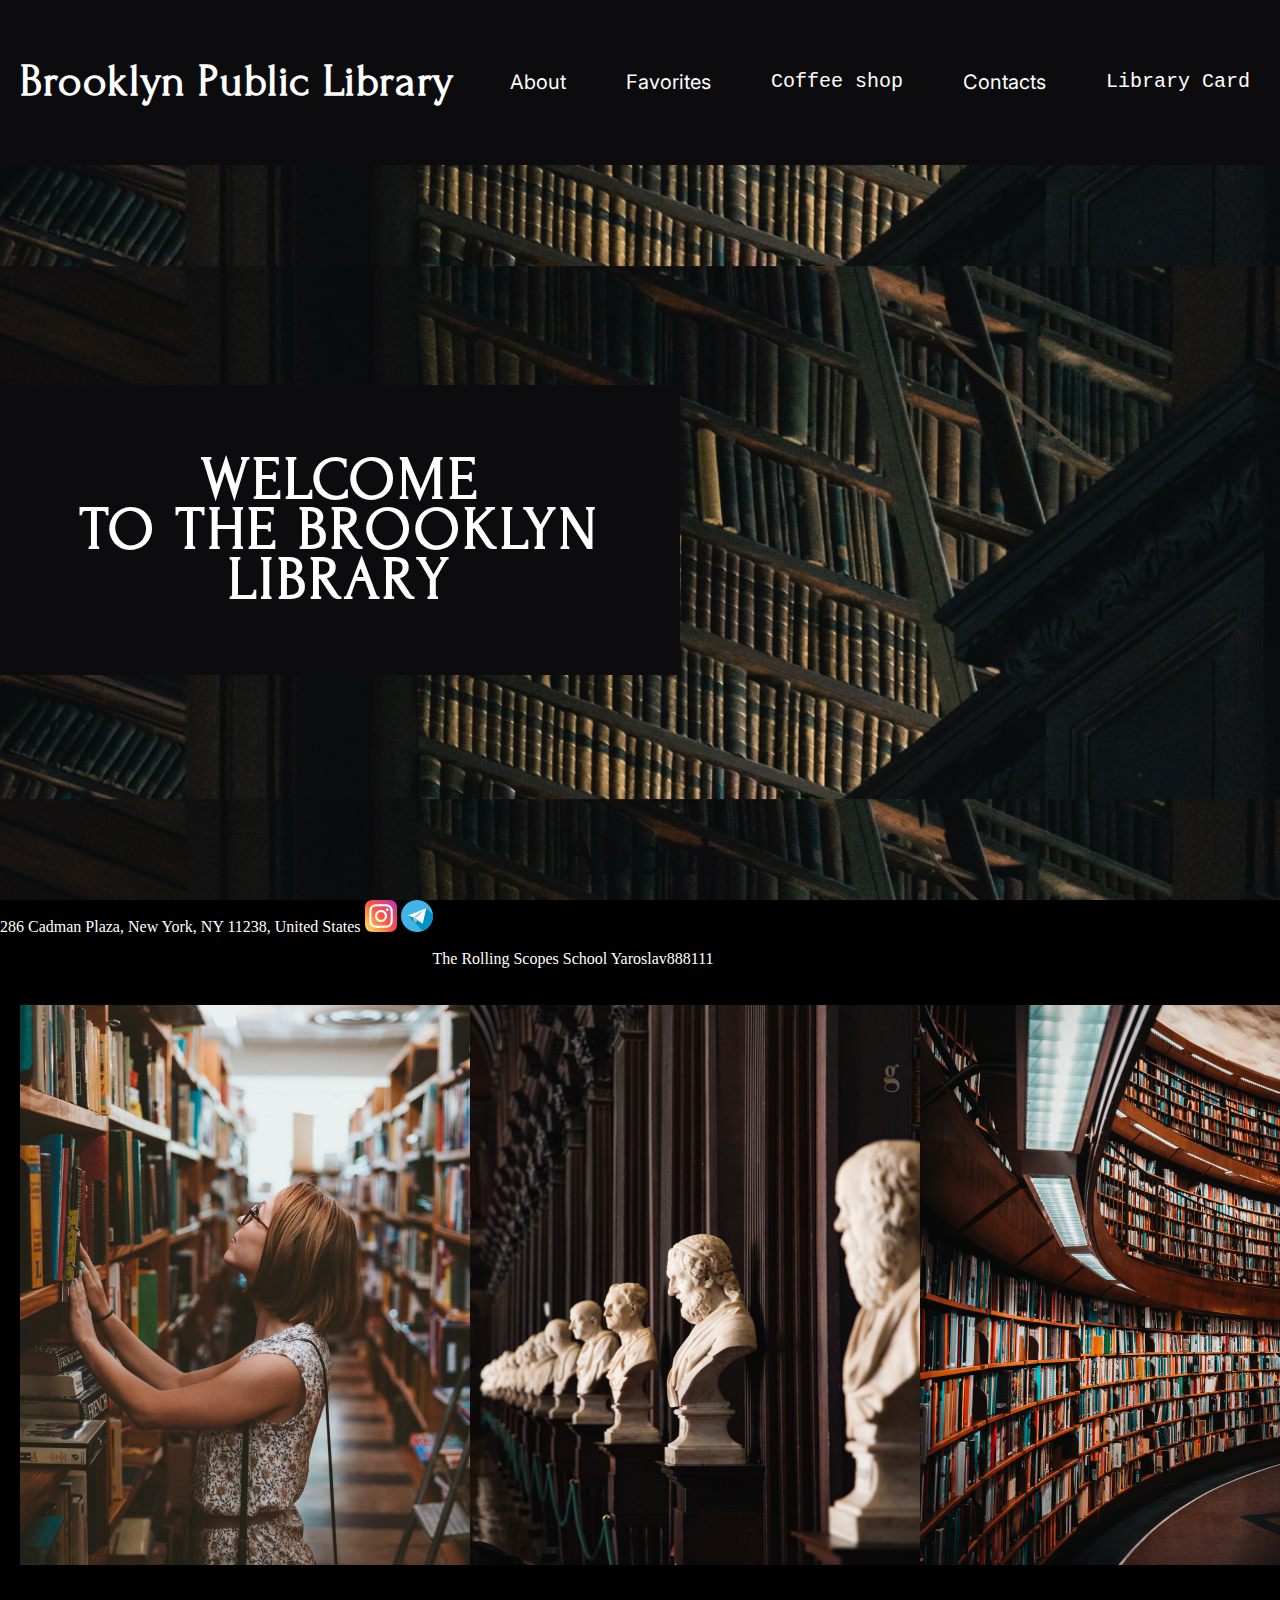
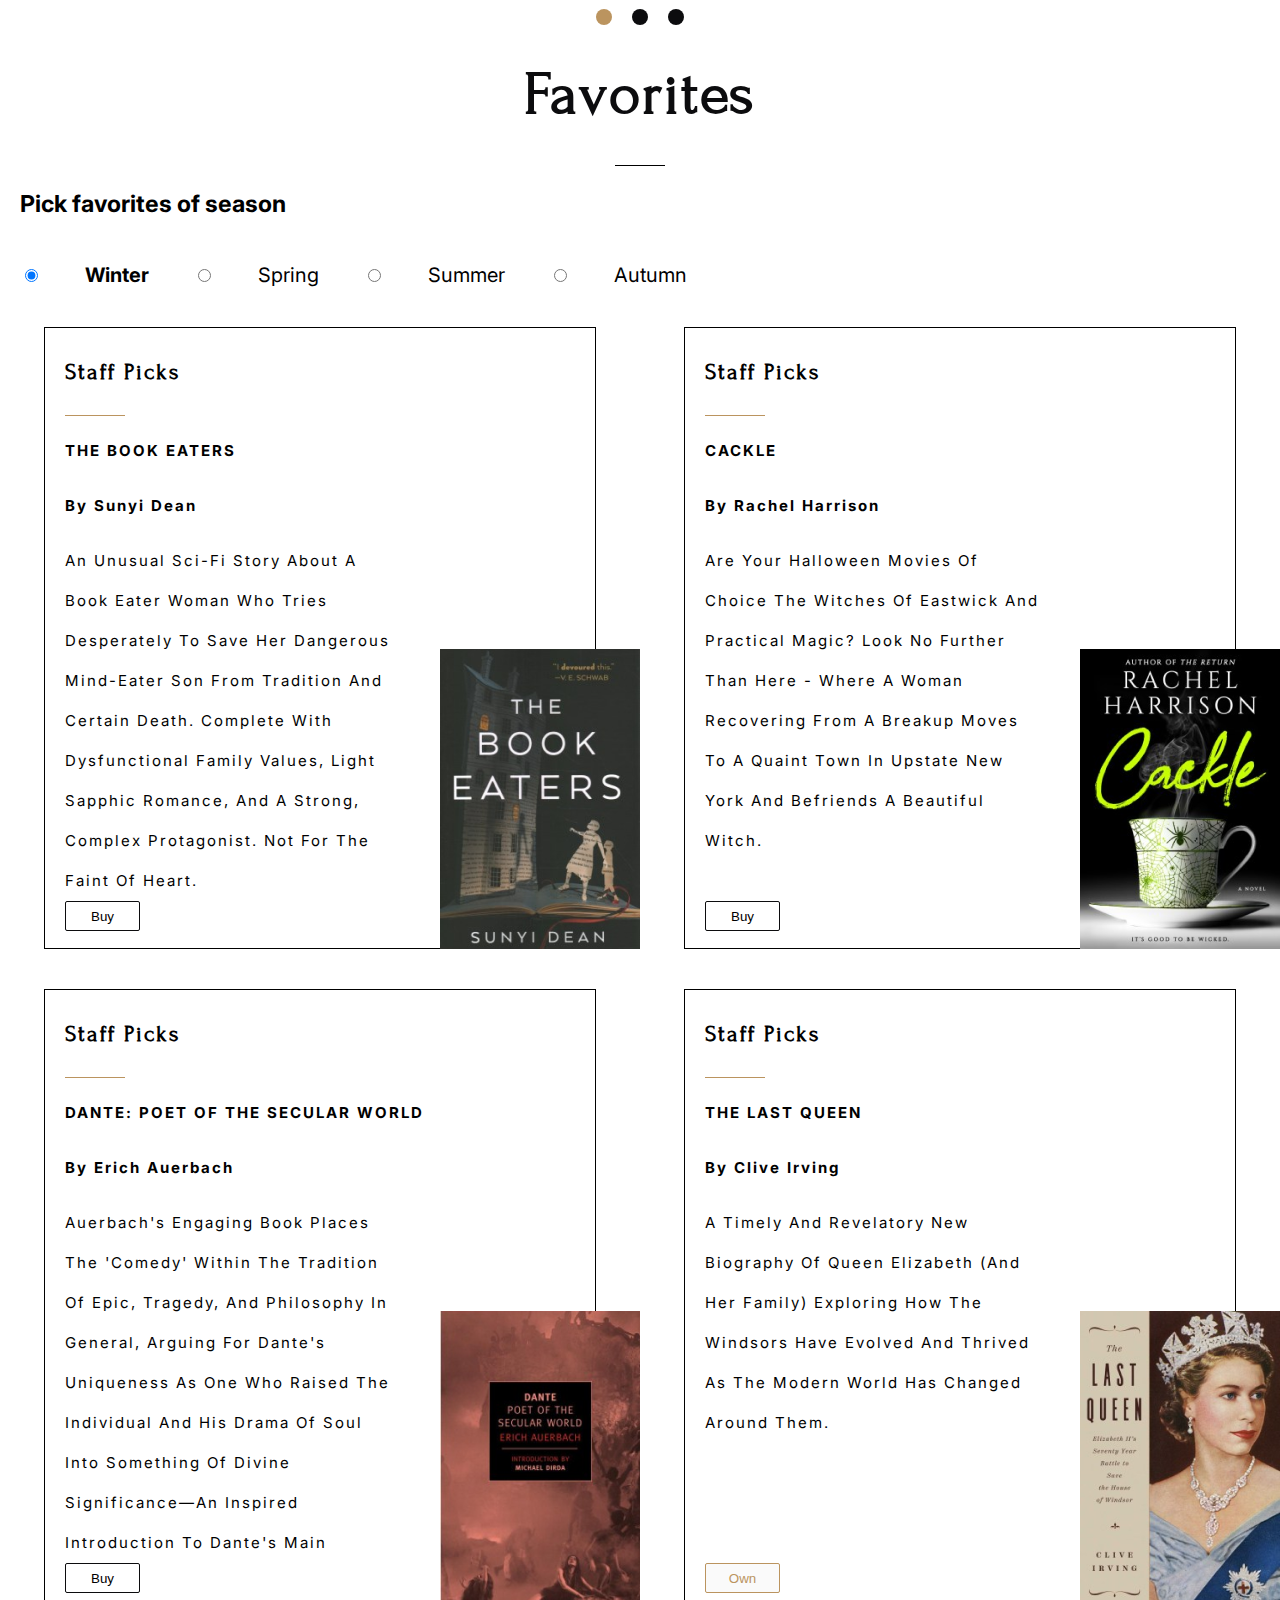
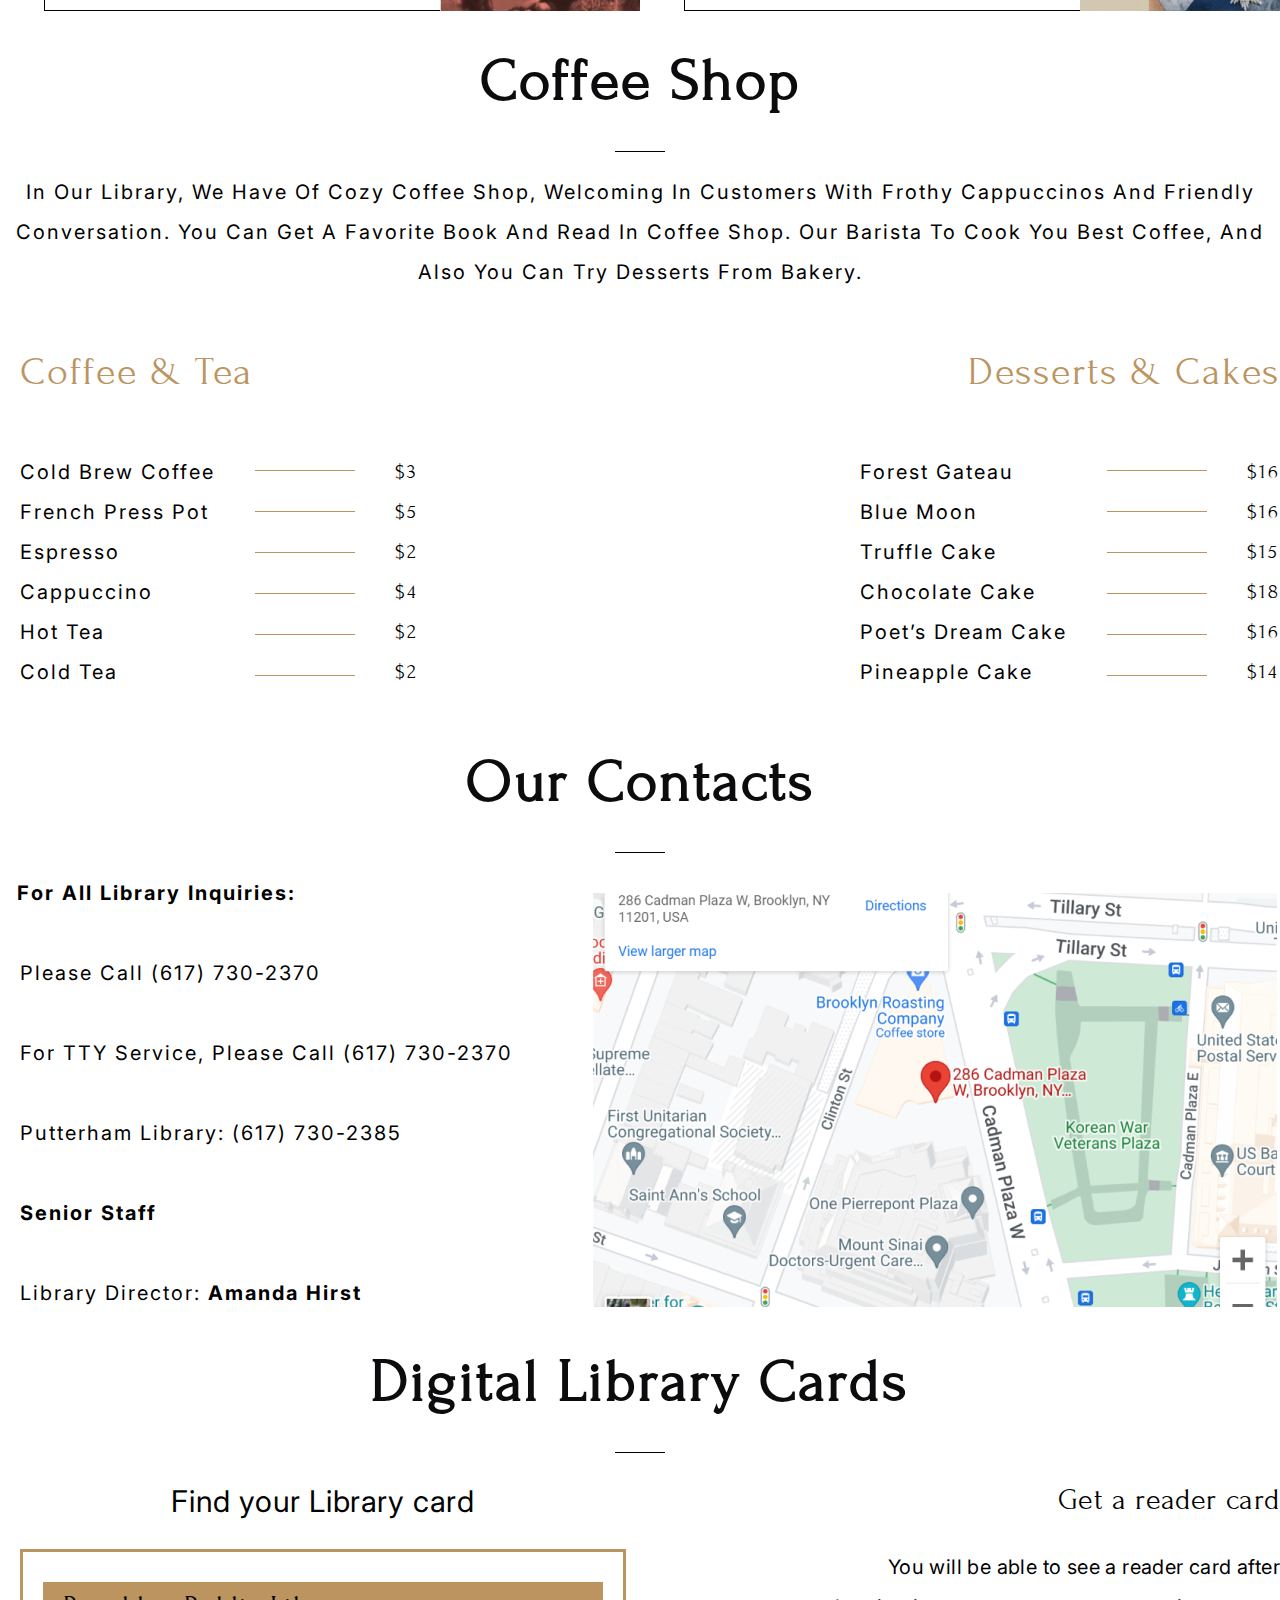
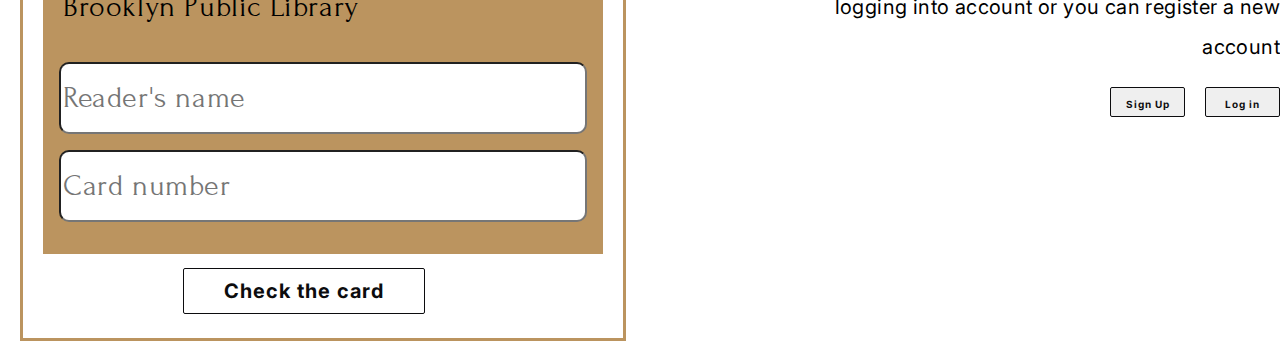
==== library/index.html @ 579c273a "docs: add new info in document" ====
<!DOCTYPE html>
<html lang="en">
<head>
    <meta charset="UTF-8">
    <meta name="viewport" content="width=device-width, initial-scale=1.0">
    <title>library</title>
    <link rel="stylesheet" href="style.css">
    <style>@import url(https://fonts.googleapis.com/css?family=Forum:regular);</style>
    <link href="https://fonts.googleapis.com/css?family=Inter:100,200,300,regular,500,600,700,800,900" rel="stylesheet" />
</head>
<body>
    <div class="page">
        <header>
            <div class="header_title">
                <h2>Brooklyn Public Library</h2>
            </div>
            <nav>
                <ul>
                    <li><a href="#About">About</a></li>
                    <li><a href="#Favorites">Favorites</a></li>
                    <li><a href="#Coffee_shop"><pre>Coffee shop</pre></a></li>
                    <li><a href="Contacts">Contacts</a></li>
                    <li><a href="#Library_card"><pre>Library Card</pre></a></li>
                </ul>
            </nav>
        </header>
        <main>
            <div class="main_title">
                <h2>WELCOME<br>
                    TO THE BROOKLYN<br>
                    LIBRARY</h2>
            </div>
            <section class="about" id="About">
                <div class="about__header">
                    <div class="about__title">
                        <h2>About</h2>
                    </div>
                    <div class="favorites_line"></div>
                    <div class="about__text">
                        <p>The Brooklyn Library is a free workspace, a large number of books and a cozy coffee shop inside</p>
                    </div>
                </div>
                <div class="about__body">
                    <div class="about__row__1">
                        <img src="img/image 1.png" alt="">
                    </div>
                    <div class="about__row__2">
                        <img src="img/image 2.png" alt="">
                    </div>
                    <div class="about__row__3">
                        <img src="img/image 3.png" alt="">
                    </div>
                </div>
                <div class="about_pagination">
                    <di class="about_pagination_item_1"></di>
                    <div class="about_pagination_item_2"></div>
                    <div class="about_pagination_item_3"></div>
                </div>
            </section>
            <section class="favorites" id="Favorites">
                <div class="favorites_title">
                    <h2>Favorites</h2>
                </div>
                <div class="favorites_line"></div>
                <div class="favorites_subtitle">
                    <h3>Pick favorites of season</h3>
                </div>
                <div class="radio">
                    <input type="radio" id="winter" name="radio_w" value="Winter" checked>
                    <label for="winter"><b>Winter</b></label>
                    <input type="radio" id="spring" name="radio_w" value="Spring">
                    <label for="spring">Spring</label>
                    <input type="radio" id="summer" name="radio_w" value="Summer">
                    <label for="summer">Summer</label>
                    <input type="radio" id="autumn" name="radio_w" value="Autumn">
                    <label for="autumn">Autumn</label>
                </div>
                <div class="favorites_body">
                    <div class="card_1">
                        <div class="name">
                            <h3>Staff Picks</h3>
                        </div>
                        <div class="card_1_line"></div>
                        <div class="title">
                            <h3>THE BOOK EATERS</h3>
                            <p>By Sunyi Dean</p>
                        </div>
                        <div class="text">
                            <p>An unusual sci-fi story about a book eater woman who tries desperately to save her dangerous mind-eater son from tradition and certain death. Complete with dysfunctional family values, light Sapphic romance, and a strong, complex protagonist. Not for the faint of heart.
                            </p>
                        </div>
                        <div class="button_f">
                            <button class="button_1">Buy</button>
                        </div>
                        <div class="img_1">
                            <img src="img/book.png" alt="book" width="200px" height="300px">
                        </div>
                    </div>
                    <div class="card_2">
                        <div class="name">
                            <h3>Staff Picks</h3>
                        </div>
                        <div class="card_1_line"></div>
                        <div class="title">
                            <h3>CACKLE</h3>
                            <p>By Rachel Harrison</p>
                        </div>
                        <div class="text">
                            <p>Are your Halloween movies of choice The Witches of Eastwick and Practical Magic? Look no further than here - where a woman recovering from a breakup moves to a quaint town in upstate New York and befriends a beautiful witch.
                            </p>
                        </div>
                        <div class="button_f">
                            <button class="button_1">Buy</button>
                        </div>
                        <div class="img_2">
                            <img src="img/book 2.png" alt="book2" width="200px" height="300px">
                        </div>
                    </div>
                    <div class="card_3">
                        <div class="name">
                            <h3>Staff Picks</h3>
                        </div>
                        <div class="card_1_line"></div>
                        <div class="title">
                            <h3>Dante: Poet of the Secular World</h3>
                            <p>By Erich Auerbach</p>
                        </div>
                        <div class="text">
                            <p>Auerbach's engaging book places the 'Comedy' within the tradition of epic, tragedy, and philosophy in general, arguing for Dante's uniqueness as one who raised the individual and his drama of soul into something of divine significance—an inspired introduction to Dante's main themes.
                            </p>
                        </div>
                        <div class="button_f">
                            <button class="button_1">Buy</button>
                        </div>
                        <div class="img_3">
                            <img src="img/book 3.png" alt="book3" width="200px" height="300px">
                        </div>
                    </div>
                    <div class="card_4">
                        <div class="name">
                            <h3>Staff Picks</h3>
                        </div>
                        <div class="card_1_line"></div>
                        <div class="title">
                            <h3>The Last Queen</h3>
                            <p>By Clive Irving</p>
                        </div>
                        <div class="text">
                            <p>A timely and revelatory new biography of Queen Elizabeth (and her family) exploring how the Windsors have evolved and thrived as the modern world has changed around them.
                            </p>
                        </div>
                        <div class="button_f">
                            <button disabled class="button_2">Own</button>
                        </div>
                        <div class="img_4">
                            <img src="img/book 4.png" alt="book4" width="200px" height="300px">
                        </div>
                    </div>
                </div>
            </section>
            <section class="coffee_shop" id="Coffee_shop">
                <div class="coffee__header">
                    <div class="coffee__title">
                        <h2>Coffee shop</h2>
                    </div>
                    <div class="favorites_line"></div>
                </div>
                <div class="coffee__subtitle">
                    <p>
                        In our library, we have of cozy coffee shop, welcoming in customers with frothy cappuccinos and friendly conversation. you can get a favorite book and read in coffee shop. Our barista to cook you best coffee, and also you can try desserts from bakery.
                    </p>
                </div>
                <div class="menu_names">
                <h3 class="menu_name_1">Coffee & Tea</h3>
                <h3 class="menu_name_2">Desserts & Cakes</h3>
                </div>
                <div class="menu">
                    <div class="drinks">
                        <ul class="drinks_name">
                            <li>Cold Brew Coffee</li>
                            <li>French Press Pot</li>
                            <li>Espresso</li>
                            <li>Cappuccino</li>
                            <li>Hot tea</li>
                            <li>Cold tea</li>
                        </ul>
                        <ul class="menu_line">
                            <li></li>
                            <li></li>
                            <li></li>
                            <li></li>
                            <li></li>
                            <li></li>
                        </ul>
                        <ul class="drinks_cost">
                            <li>$3</li>
                            <li>$5</li>
                            <li>$2</li>
                            <li>$4</li>
                            <li>$2</li>
                            <li>$2</li>
                        </ul>
                    </div>
                    <div class="deserts">
                        <ul class="deserts_name">
                            <li>Forest Gateau</li>
                            <li>Blue Moon</li>
                            <li>Truffle Cake</li>
                            <li>Chocolate Cake</li>
                            <li>Poet’s Dream Cake</li>
                            <li>Pineapple Cake</li>
                        </ul>
                        <ul class="menu_line">
                            <li></li>
                            <li></li>
                            <li></li>
                            <li></li>
                            <li></li>
                            <li></li>
                        </ul>
                        <ul class="deserts_cost">
                            <li>$16</li>
                            <li>$16</li>
                            <li>$15</li>
                            <li>$18</li>
                            <li>$16</li>
                            <li>$14</li>
                        </ul>
                    </div>
                </div>
            </section>
            <section class="contacts" id="Contacts">
                <div class="contacts_title">
                    <h2>Our Contacts</h2>
                </div>
                <div class="contacts_line"></div>
                <div class="contacts_body">
                    <div class="contacts_left">
                        <h3>For all Library inquiries:</h3>
                        <a href="tel:(617) 730-2370">Please call (617) 730-2370</a>
                        <a class="a_2" href="tel:(617) 730-2370">For TTY service, please call (617) 730-2370</a>
                        <a href="tel:(617) 730-2385">Putterham Library: (617) 730-2385</a>
                        <a href="mailto:SeniorStaff@gmail.com"><b>Senior Staff</b></a>
                        <a href="mailto:AmandaHirst@gmail.com">Library Director: <b>Amanda Hirst</b></a>
                    </div>
                    <div class="contacts_right">
                        <img src="img/Rectangle 4.png" width: 696px; height: 414px; alt="google maps">
                    </div>
                </div>
            </section>
            <section class="library_card" id="Library_card">
                <div class="library_title">
                    <h2>Digital Library Cards</h2>
                </div>
                <div class="library_line"></div>
                <div class="library_body">
                    <div class="library_left">
                        <h3 class="libr_left_title">Find your Library card</h3>
                        <div class="form_card">
                            <form class="form">
                                <h3 class="form_name">Brooklyn Public Library</h3>
                                <p><input name="login" placeholder="Reader's name" class="form-control"></p>
                                <p><input type="password" name="pass" placeholder="Card number" class="form-control"></p>
                                <p><button class="lib_button">Check the card</button></p>
                            </form>
                        </div>
                    </div>
                    <div class="library_right">
                        <div class="text_card">
                            <h3>Get a reader card</h3>
                            <div class="text_body">
                                <p>You will be able to see a reader card after logging into account or you can register a new account
                                </p>
                            </div>
                            <div class="buttons">
                                <button class="rb_1">Sign Up</button>
                                <button class="rb_2">Log in</button>
                            </div>
                            </div>
                        </div>
                    </div>
                </div>
            </section>
        </main>
        <footer class="footer">
            <div class="footer_1">
                <div class="footer_left">
                <a href="https://www.google.com/maps/place/286+Cadman+Plaza+W,+Brooklyn,+NY+11201,+%D0%A1%D0%A8%D0%90/@40.6956458,-73.9912976,17z/data=!3m1!4b1!4m6!3m5!1s0x89c25a49b649b8c3:0x6342a2291cea2e!8m2!3d40.6956458!4d-73.9912976!16s%2Fg%2F11s2lgz8ns?entry=ttu" target="_blank">286 Cadman Plaza, New York, NY 11238, United States</a>
                <a href="https://www.instagram.com/turkov_yaroslav/" target="_blank">
                    <img src="img/instagram.png" alt="logo" width="32" height="32"></a>
                <a href="https://t.me/yaroslavilyasov" target="_blank">
                    <img src="img/telegram.png" alt="logo" width="32" height="32"></a>
                </div>
                <div class="footer_right">
                    <p>Mon - Fri 08:00 am - 07:00 pm</p>
                    <p>Sat - Sun 10:00 am - 06:00 pm</p>
                </div>
            </div>
            <div class="footer_line"></div>
            <div class="footer_2">
                <p>2023</p>
                <a href="https://rs.school/js-stage0/" target="_blank">The Rolling Scopes School</a>
                <a href="https://github.com/Yaroslav888111" target="_blank">Yaroslav888111</a>
            </div>
        </footer>
    </div>
</body>
</html>
---- library/style.css ----
html, body {
    height: 100%;
    margin: 0;
    max-width: 1440px;
}

header {
    display: flex;
    flex: 0 0 auto;
    justify-content: space-between;
    align-items: center;
    padding: 0px;
    margin: 0;
    background-color:#0C0C0E;
}

.header_title {
    color: #FFF;
    font-family: Forum;
    font-size: 30px;
    font-style: normal;
    font-weight: 400;
    line-height: 50px;
    letter-spacing: 0.6px;
    margin-top: 20px;
    margin-bottom: 20px;
    margin-left: 20px;
}

nav {
    height: 100%;
    display: flex;
}

nav ul {
    display: flex;
    flex-wrap: nowrap;
    justify-content: space-between;
    align-items: center;
    margin: 0;
    padding: 0;
    list-style: none;
    flex-direction: row;
}

nav ul li {
    list-style: none;
    display: flex;
    text-align: center;
    flex: 50%;
    padding: 0 30px;
    color: #FFF;
    font-family: Inter;
    font-size: 20px;
    font-style: normal;
    font-weight: 400;
    line-height: 50px;
}

a {
    text-decoration: none;
    color:#FFFFFF;
}

.page {
    display: flex;
    flex-direction: column;
    min-height: 100%;
    margin: 0;
    padding: 0;
    font-family: Forum;
    flex: 1 0 auto;
}
main {
    width: 100%;
    background-image:url(img/page_bg.png);
    color: #FFFFFF;
    background-size: contain;
    background-position: center;
    height: 600px;
    flex: 1 1 auto;
}

.main_title {
    color: #FFF;
    text-align: center;
    font-family: Forum;
    font-size: 40px;
    font-style: normal;
    font-weight: 400;
    line-height: 50px;
    letter-spacing: 3px;
    text-transform: uppercase;
    display: flex;
    width: 600px;
    height: 220px;
    padding: 35px 40px;
    justify-content: center;
    align-items: center;
    flex-shrink: 0;
    background: #0C0C0E;
    margin-top: 220px;
    margin-bottom: 160px;
}

.about__title {
    color: #0C0C0E;
    font-family: Forum;
    font-size: 40px;
    font-style: normal;
    font-weight: 400;
    line-height: 40px;
    letter-spacing: 2px;
    text-transform: capitalize;
    text-align: center;
}

.about__text {
    color: #000;
    text-align: center;
    font-family: Inter;
    font-size: 20px;
    font-style: normal;
    font-weight: 400;
    line-height: 40px;
}
.about__body {
    display: flex;
    justify-content: space-between;
    padding: 0 20px;
}

.about_pagination {
    display: flex;
    justify-content: center;
    margin: 40px 0px;

}

.about_pagination_item_1 {
    width: 16px;
    height: 16px;
    background: #BB945F;
    border-radius: 50%;
    margin: 0 10px;
}

.about_pagination_item_2 {
    width: 16px;
    height: 16px;
    background: #0C0C0E;
    border-radius: 50%;
    margin: 0 10px;
}

.about_pagination_item_3 {
    width: 16px;
    height: 16px;
    background: #0C0C0E;
    border-radius: 50%;
    margin: 0 10px;
}

.favorites_title {
    color: #0C0C0E;
    font-family: Forum;
    font-size: 40px;
    font-style: normal;
    font-weight: 400;
    line-height: 40px;
    letter-spacing: 2px;
    text-transform: capitalize;
    text-align: center;
}

.favorites_line {
    width: 50px;
    border-top: 1px solid black;
    margin-left: auto;
    margin-right: auto;
}

.favorites_subtitle {
    color: #000;
    text-align: center;
    font-family: Inter;
    font-size: 20px;
    font-style: normal;
    font-weight: 700;
    line-height: normal;
    text-align: left;
    padding-left: 20px;
    margin-bottom: 45px;
}

.radio {
    margin-left: 20px;
}

label {
    color: #000;
    font-family: Inter;
    font-size: 20px;
    font-style: normal;
    font-weight: 400;
    line-height: normal;
    padding: 0px 20px;
    margin: 0 20px
}

.favorites_body {
    display: flex;
    justify-content: space-around;
    flex-wrap: wrap;
    margin-top: 40px;
}

.card_1 {
    width: 550px;
    height: 620px;
    flex-shrink: 0;
    border: 1px solid #000;
    background: #FFF;
    margin-bottom: 40px;
    z-index: 0;
    position: relative;
}

.card_1_line {
    width: 60px;
    border-top: 1px solid #BB945F;
    margin-left: 20px;
}

.card_2 {
    width: 550px;
    height: 620px;
    flex-shrink: 0;
    border: 1px solid #000;
    background: #FFF;
    margin-bottom: 40px;
    z-index: 0;
    position: relative;
}

.card_3 {
    width: 550px;
    height: 620px;
    flex-shrink: 0;
    border: 1px solid #000;
    background: #FFF;
    z-index: 0;
    position: relative;
}

.card_4 {
    width: 550px;
    height: 620px;
    flex-shrink: 0;
    border: 1px solid #000;
    background: #FFF;
    z-index: 0;
    position: relative;
}

.name {
    color: #000;
    font-family: Forum;
    font-size: 20px;
    font-style: normal;
    font-weight: 400;
    line-height: 40px;
    letter-spacing: 2px;
    text-transform: capitalize;
    margin-top: 15px;
    margin-left: 20px;
}

.title h3 {
    color: #000;
    font-family: Inter;
    font-size: 15px;
    font-style: normal;
    font-weight: 700;
    line-height: 40px;
    letter-spacing: 2px;
    text-transform: uppercase;
    margin-left: 20px;
}

.title p {
    color: #000;
    font-family: Inter;
    font-size: 15px;
    font-style: normal;
    font-weight: 700;
    line-height: 40px;
    letter-spacing: 2px;
    text-transform: capitalize;
    margin-left: 20px;
}

.text {
    width: 355px;
    height: 320px;
}

.text p {
    color: #000;
    font-family: Inter;
    font-size: 15px;
    font-style: normal;
    font-weight: 400;
    line-height: 40px;
    letter-spacing: 2px;
    text-transform: capitalize;
    margin-left: 20px;
    margin-bottom: 60px;
}

.img_1 {
    position: absolute;
    z-index: 1;
    bottom: -5px;
    right: -45px;
}

.button_f {
    margin-left: 20px;
    margin-top: 40px;
}

.button_1 {
    width: 75px;
    height: 30px;
    border-radius: 2px;
    border: 1px solid #0C0C0E;
    background: #FFF;
}

.button_1:hover {
    width: 75px;
    height: 30px;
    border-radius: 2px;
    transition: all .3s linear;
    border: 1px solid #BB945F;
    background: #BB945F;
    color: #0C0C0E;
}

.img_2 {
    position: absolute;
    z-index: 1;
    bottom: -5px;
    right: -45px;
}

.img_3 {
    position: absolute;
    z-index: 1;
    bottom: -5px;
    right: -45px;
}

.img_4 {
    position: absolute;
    z-index: 1;
    bottom: -5px;
    right: -45px;
}

.button_2 {
    width: 75px;
    height: 30px;
    border-radius: 2px;
    border: 1px solid #BB945F;
    color: #BB945F;
}

.coffee__title {
    color: #0C0C0E;
    font-family: Forum;
    font-size: 40px;
    font-style: normal;
    font-weight: 400;
    line-height: 40px;
    letter-spacing: 2px;
    text-transform: capitalize;
    text-align: center;
}

.coffee__subtitle {
    color: #000;
    text-align: center;
    font-family: Inter;
    font-size: 20px;
    font-style: normal;
    font-weight: 400;
    line-height: 40px;
    letter-spacing: 2px;
    text-transform: capitalize;
}

.menu {
    display: flex;
    justify-content: space-between;
}

.drinks {
    display: flex;
}

.deserts {
    display: flex;
}

.menu_names {
    display: flex;
    justify-content: space-between;
}

.menu_name_1 {
    color: #BB945F;
    font-family: Forum;
    font-size: 40px;
    font-style: normal;
    font-weight: 400;
    line-height: 40px;
    letter-spacing: 2px;
    text-transform: capitalize;
    margin-left: 20px;
}

.menu_name_2 {
    color: #BB945F;
    font-family: Forum;
    font-size: 40px;
    font-style: normal;
    font-weight: 400;
    line-height: 40px;
    letter-spacing: 2px;
    text-transform: capitalize;
    margin-left: 20px;
}

.deserts h3 {
    color: #BB945F;
    font-family: Forum;
    font-size: 40px;
    font-style: normal;
    font-weight: 400;
    line-height: 40px;
    letter-spacing: 2px;
    text-transform: capitalize;
}

.drinks_name {
    color: #000;
    font-family: Inter;
    font-size: 20px;
    font-style: normal;
    font-weight: 400;
    line-height: 40px;
    letter-spacing: 2px;
    text-transform: capitalize;
}

.deserts_name {
    color: #000;
    font-family: Inter;
    font-size: 20px;
    font-style: normal;
    font-weight: 400;
    line-height: 40px;
    letter-spacing: 2px;
    text-transform: capitalize;
}

.menu_line li{
    width: 100px;
    border-top: 1px solid #BB945F;
    margin-top: 22px;
    margin-bottom: auto;
}

.drinks_name, .deserts_name {
    list-style-type: none;
    margin-left: -20px;
}

.drinks_cost {
    color: #000;
    font-family: Forum;
    font-size: 20px;
    font-style: normal;
    font-weight: 400;
    line-height: 40px;
    letter-spacing: 2px;
    text-transform: capitalize;
    list-style-type: none;
}

.deserts_cost {
    color: #000;
    font-family: Forum;
    font-size: 20px;
    font-style: normal;
    font-weight: 400;
    line-height: 40px;
    letter-spacing: 2px;
    text-transform: capitalize;
    list-style-type: none;
}

.contacts_title {
    color: #0C0C0E;
    text-align: center;
    font-family: Forum;
    font-size: 40px;
    font-style: normal;
    font-weight: 400;
    line-height: 40px;
    letter-spacing: 2px;
    text-transform: capitalize;
    margin-top: 40px;
}

.contacts_line {
    width: 50px;
    border-top: 1px solid black;
    margin-left: auto;
    margin-right: auto;
}

.contacts_body {
    display: flex;
    justify-content: space-between;
    align-items: flex-start;
}

.contacts_left h3 {
    color: #000;
    text-align: center;
    font-family: Inter;
    font-size: 20px;
    font-style: normal;
    font-weight: 700;
    line-height: 40px;
    letter-spacing: 2px;
    text-transform: capitalize;
    margin-left: -200px;
    margin-bottom: 40px;
}

.contacts_left a {
    color: #000;
    text-align: center;
    font-family: Inter;
    font-size: 20px;
    font-style: normal;
    font-weight: 400;
    line-height: 40px;
    letter-spacing: 2px;
    text-transform: capitalize;
    display: block;
    margin-left: 20px;
    text-align: left;
    margin-top: 40px;
}

.contacts_right {
    margin-top: 40px;
}

.a2 {
    margin-top: 20px;
    margin-bottom: 20px;
}


.library_title {
    color: #0C0C0E;
    text-align: center;
    font-family: Forum;
    font-size: 40px;
    font-style: normal;
    font-weight: 400;
    line-height: 40px;
    letter-spacing: 2px;
    text-transform: capitalize;
    margin-top: 40px;
}

.library_line {
    width: 50px;
    border-top: 1px solid black;
    margin-left: auto;
    margin-right: auto;
}

.library_left {
    margin-left: 20px;
}

.library_body {
    display: flex;
    justify-content: space-between;
    align-items: flex-start;
}

.lib_button {
    display: inline-flex;
    padding: 10px 40px;
    align-items: flex-end;
    border-radius: 2px;
    border: 1px solid #0C0C0E;
    color: #0C0C0E;
    text-align: center;
    font-family: Inter;
    font-size: 20px;
    font-style: normal;
    font-weight: 700;
    line-height: normal;
    letter-spacing: 1px;
    background: #FFF;
    justify-content: center;
    margin-left: 140px;
    margin-top: 30px;
}

.lib_button:hover {
    transition: all .3s linear;
    border: 1px solid #BB945F;
    background: #BB945F;
    color: #0C0C0E;
}

.form-control {
    width: 520px;
    height: 66px;
    flex-shrink: 0;
    border-radius: 10px;
    background: #FFF;
    color: #8E8E8E;
    font-family: Forum;
    font-size: 30px;
    font-style: normal;
    font-weight: 400;
    line-height: 50px;
    letter-spacing: 0.6px;
    margin-left: 16px;
}

.form {
    width: 560px;
    height: 272px;
    flex-shrink: 0;
    background: #BB945F;
    margin: 0 auto;
}

.form_name {
    color: #000;
    font-family: Forum;
    font-size: 30px;
    font-style: normal;
    font-weight: 400;
    line-height: 50px;
    letter-spacing: 0.6px;
    margin-left: 20px;
}

.form_card {
    width: 600px;
    height: 386px;
    flex-shrink: 0;
    border: 3px solid #BB945F;
    background: #FFF;
}

.libr_left_title {
    color: #000;
    font-family: Inter;
    font-size: 30px;
    font-style: normal;
    font-weight: 400;
    line-height: normal;
    letter-spacing: 0.6px;
    text-align: center;
}

.text_card {
    width: 456px;
    height: 253px;
    flex-shrink: 0;
}
.text_card h3 {
    color: #000;
    text-align: center;
    font-family: Forum;
    font-size: 30px;
    font-style: normal;
    font-weight: 400;
    line-height: normal;
    letter-spacing: 0.6px;
    text-align: right;
}

.text_body {
    color: #000;
    text-align: right;
    font-family: Inter;
    font-size: 20px;
    font-style: normal;
    font-weight: 400;
    line-height: 40px;
    letter-spacing: 0.4px;
}

.buttons {
    display: flex;
    justify-content: flex-end;
}

.rb_1  {
    width: 75px;
    height: 30px;
    padding: 10px 0px;
    justify-content: center;
    align-items: center;
    flex-shrink: 0;
    border-radius: 2px;
    border: 1px solid #0C0C0E;
    margin-right: 20px;
    color: #0C0C0E;
    text-align: center;
    font-family: Inter;
    font-size: 10px;
    font-style: normal;
    font-weight: 700;
    line-height: normal;
    letter-spacing: 1px;
}

.rb_2  {
    width: 75px;
    height: 30px;
    padding: 10px 0px;
    justify-content: center;
    align-items: center;
    flex-shrink: 0;
    border-radius: 2px;
    border: 1px solid #0C0C0E;
    color: #0C0C0E;
    text-align: center;
    font-family: Inter;
    font-size: 10px;
    font-style: normal;
    font-weight: 700;
    line-height: normal;
    letter-spacing: 1px;
}

.rb_1:hover {
    width: 75px;
    height: 30px;
    border-radius: 2px;
    transition: all .3s linear;
    border: 1px solid #BB945F;
    background: #BB945F;
    color: #0C0C0E;
}

.rb_2:hover {
    width: 75px;
    height: 30px;
    border-radius: 2px;
    transition: all .3s linear;
    border: 1px solid #BB945F;
    background: #BB945F;
    color: #0C0C0E;
}


.footer {
    width: 100%;
    height: 700px;
    background: #000;
    display: flex;
    flex: 0 0 auto;
}
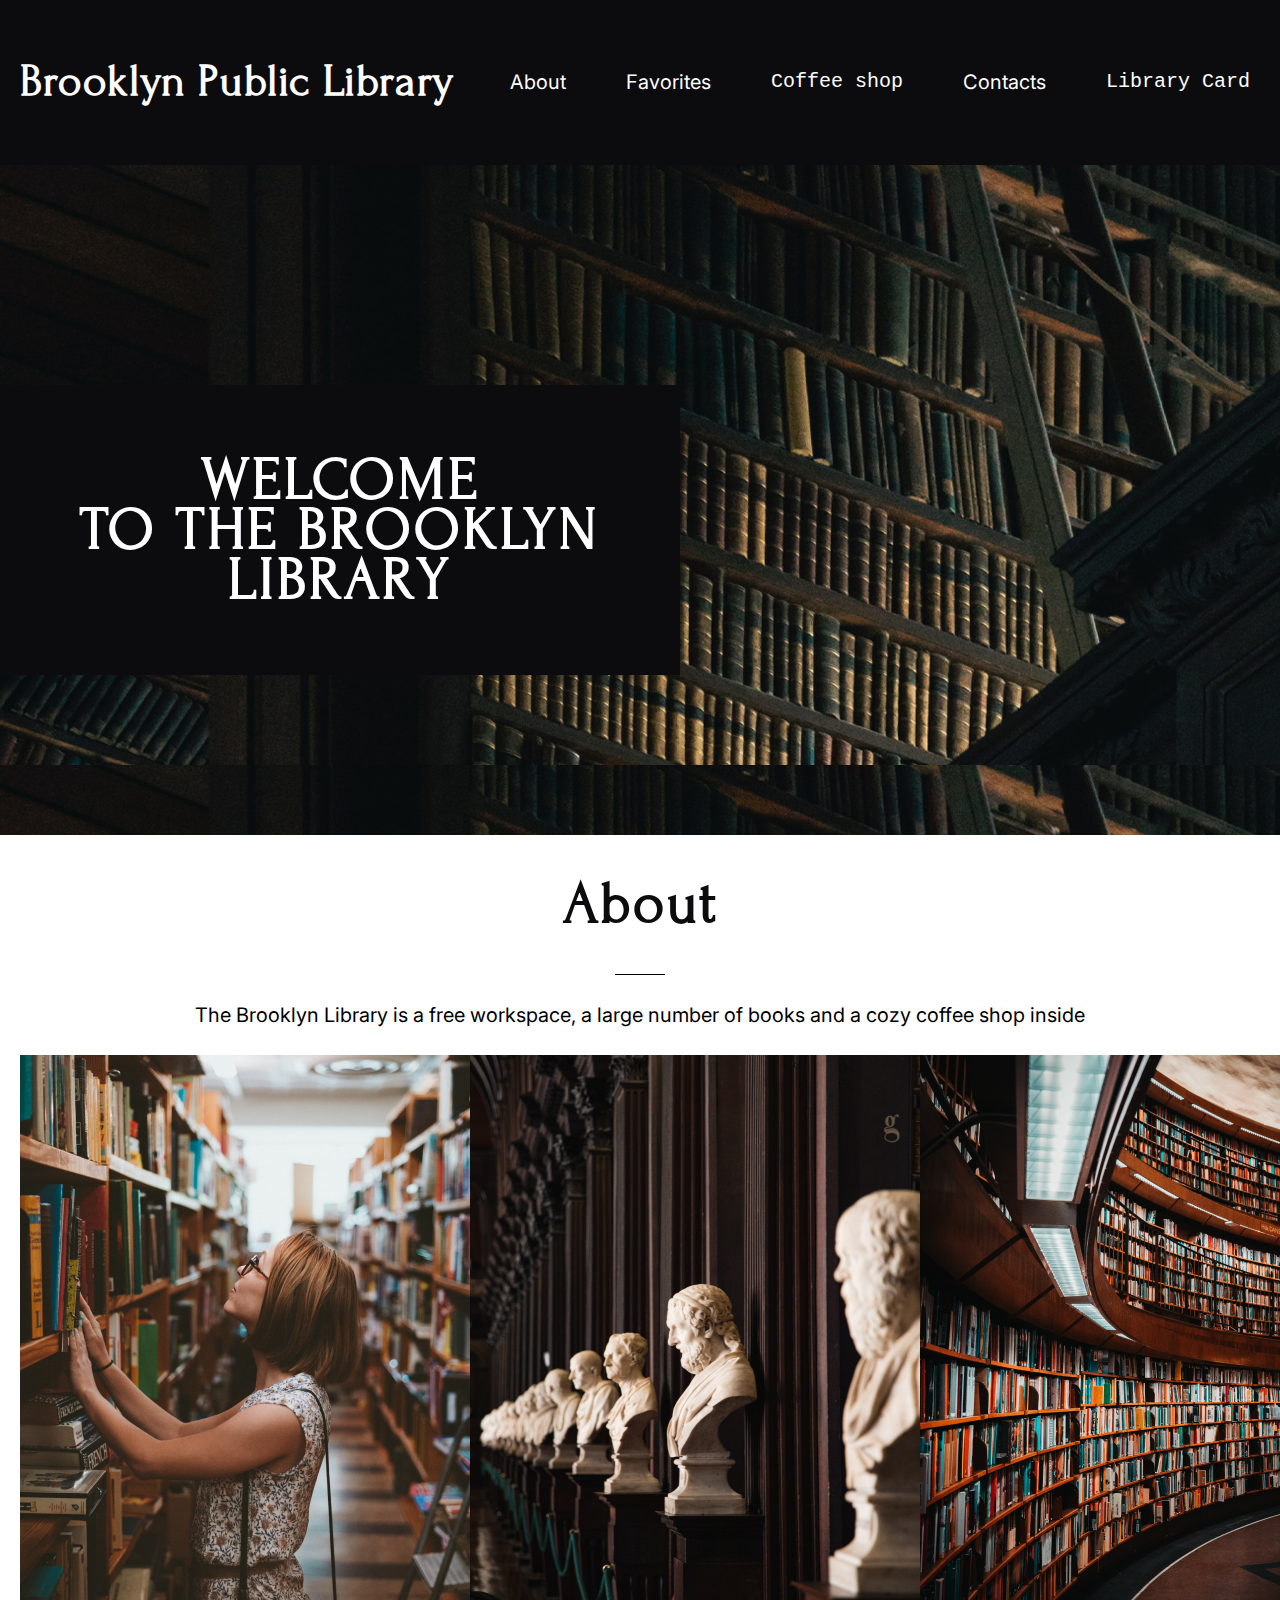
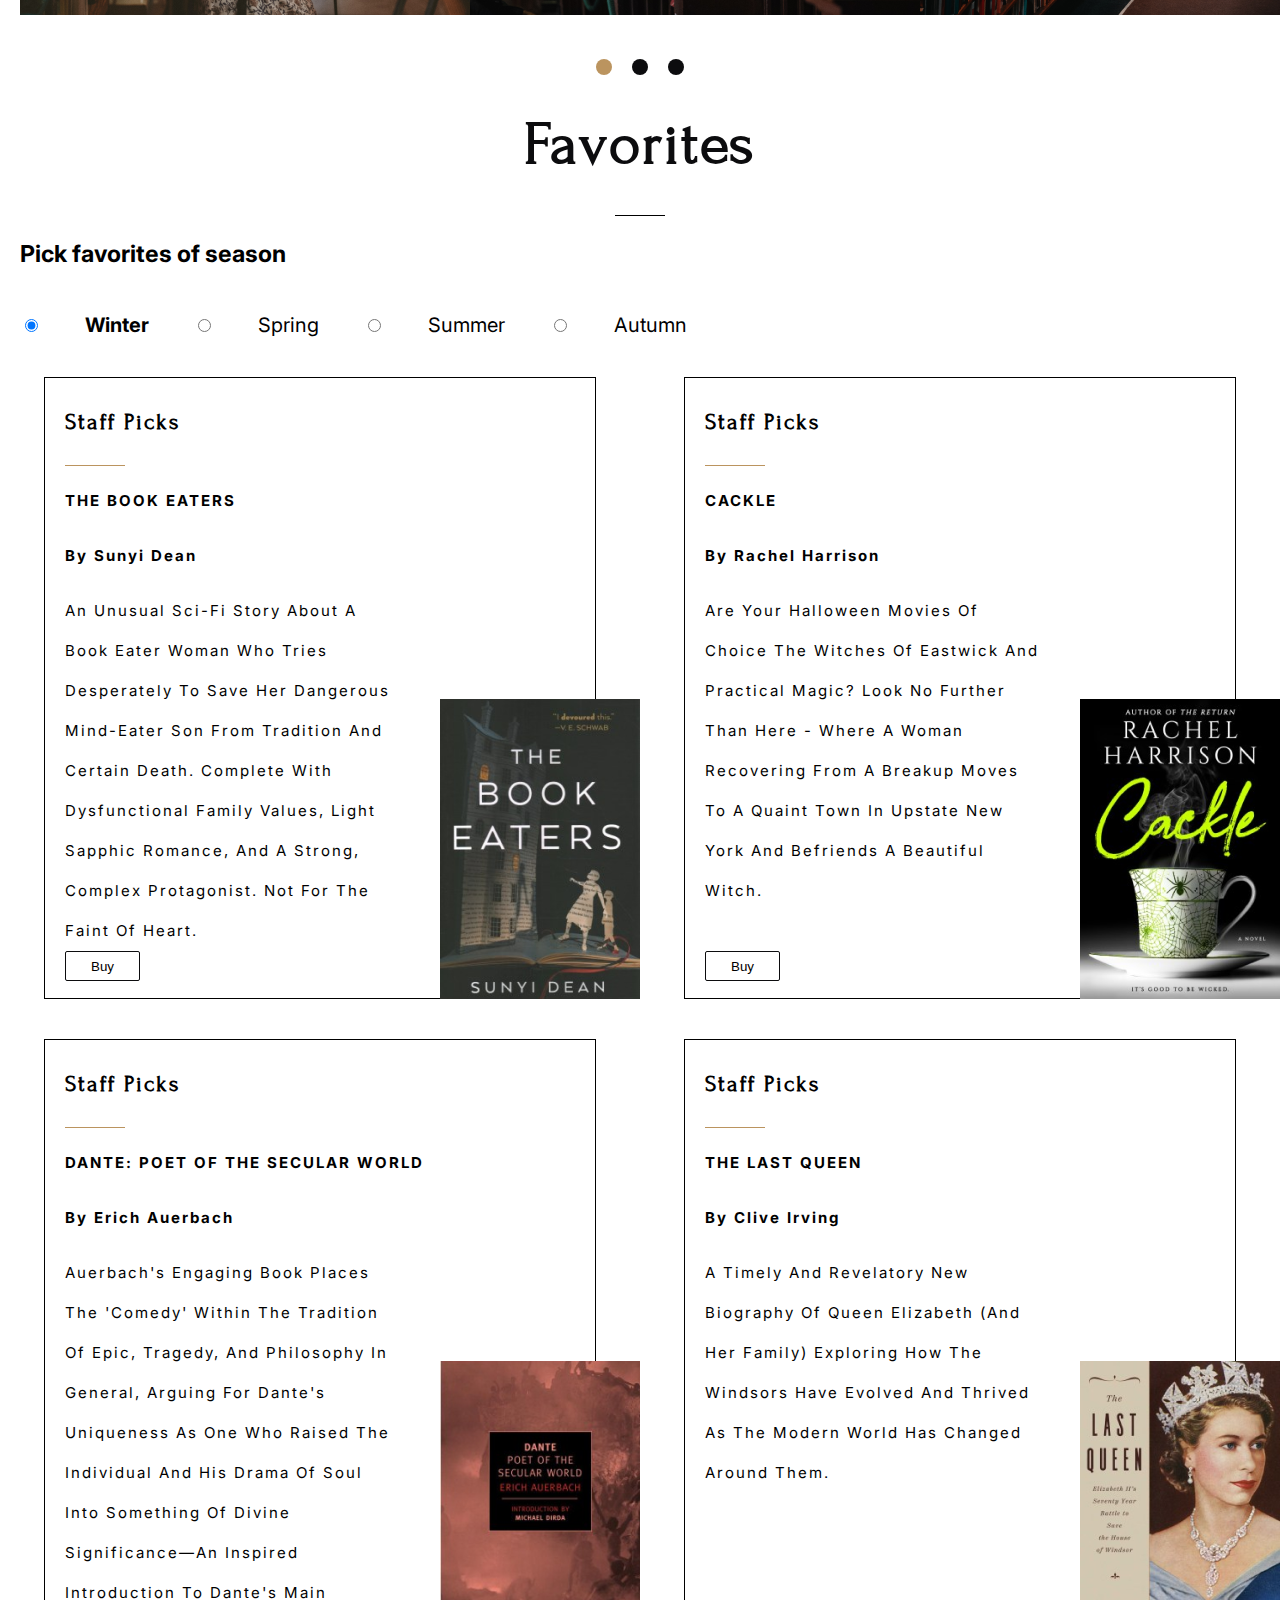
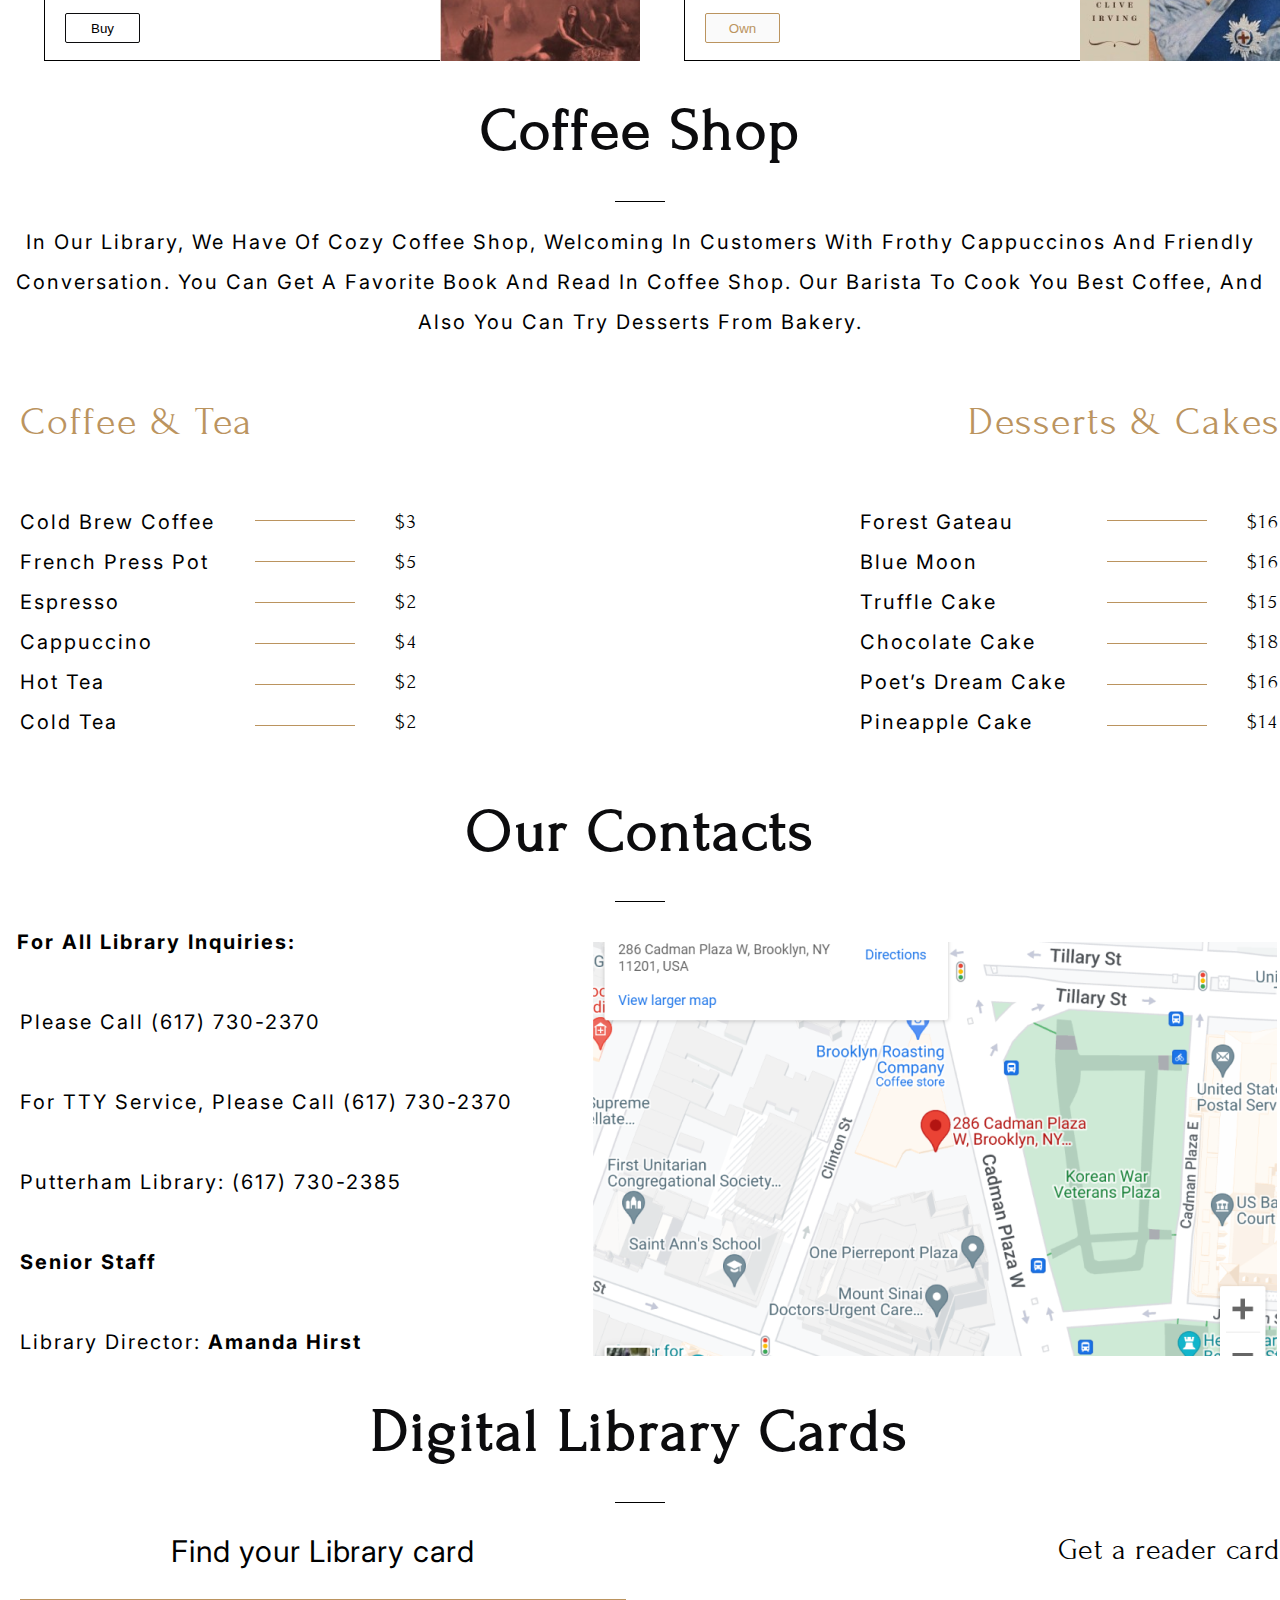
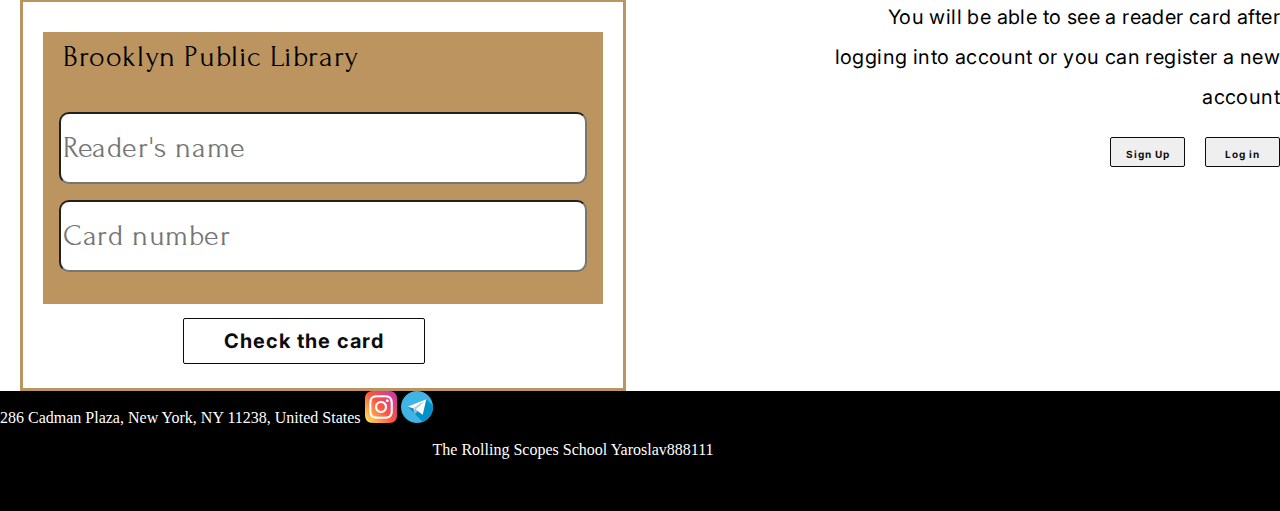
==== commit 97171e71: "docs:modified documents" ====
--- a/library/index.html
+++ b/library/index.html
@@ -25,10 +25,12 @@
             </nav>
         </header>
         <main>
-            <div class="main_title">
-                <h2>WELCOME<br>
-                    TO THE BROOKLYN<br>
-                    LIBRARY</h2>
+            <div class="main_title_container">
+                <div class="main_title">
+                    <h2>WELCOME<br>
+                        TO THE BROOKLYN<br>
+                        LIBRARY</h2>
+                </div>
             </div>
             <section class="about" id="About">
                 <div class="about__header">
--- a/library/style.css
+++ b/library/style.css
@@ -73,12 +73,16 @@
 }
 main {
     width: 100%;
-    background-image:url(img/page_bg.png);
     color: #FFFFFF;
     background-size: contain;
     background-position: center;
-    height: 600px;
     flex: 1 1 auto;
+}
+
+.main_title_container {
+    padding-top: 220px;
+    padding-bottom: 160px;
+    background-image:url(img/page_bg.png);
 }
 
 .main_title {
@@ -99,8 +103,6 @@
     align-items: center;
     flex-shrink: 0;
     background: #0C0C0E;
-    margin-top: 220px;
-    margin-bottom: 160px;
 }
 
 .about__title {
@@ -784,10 +786,10 @@
 
 .footer {
     width: 100%;
-    height: 700px;
     background: #000;
     display: flex;
     flex: 0 0 auto;
 }
 
 
+
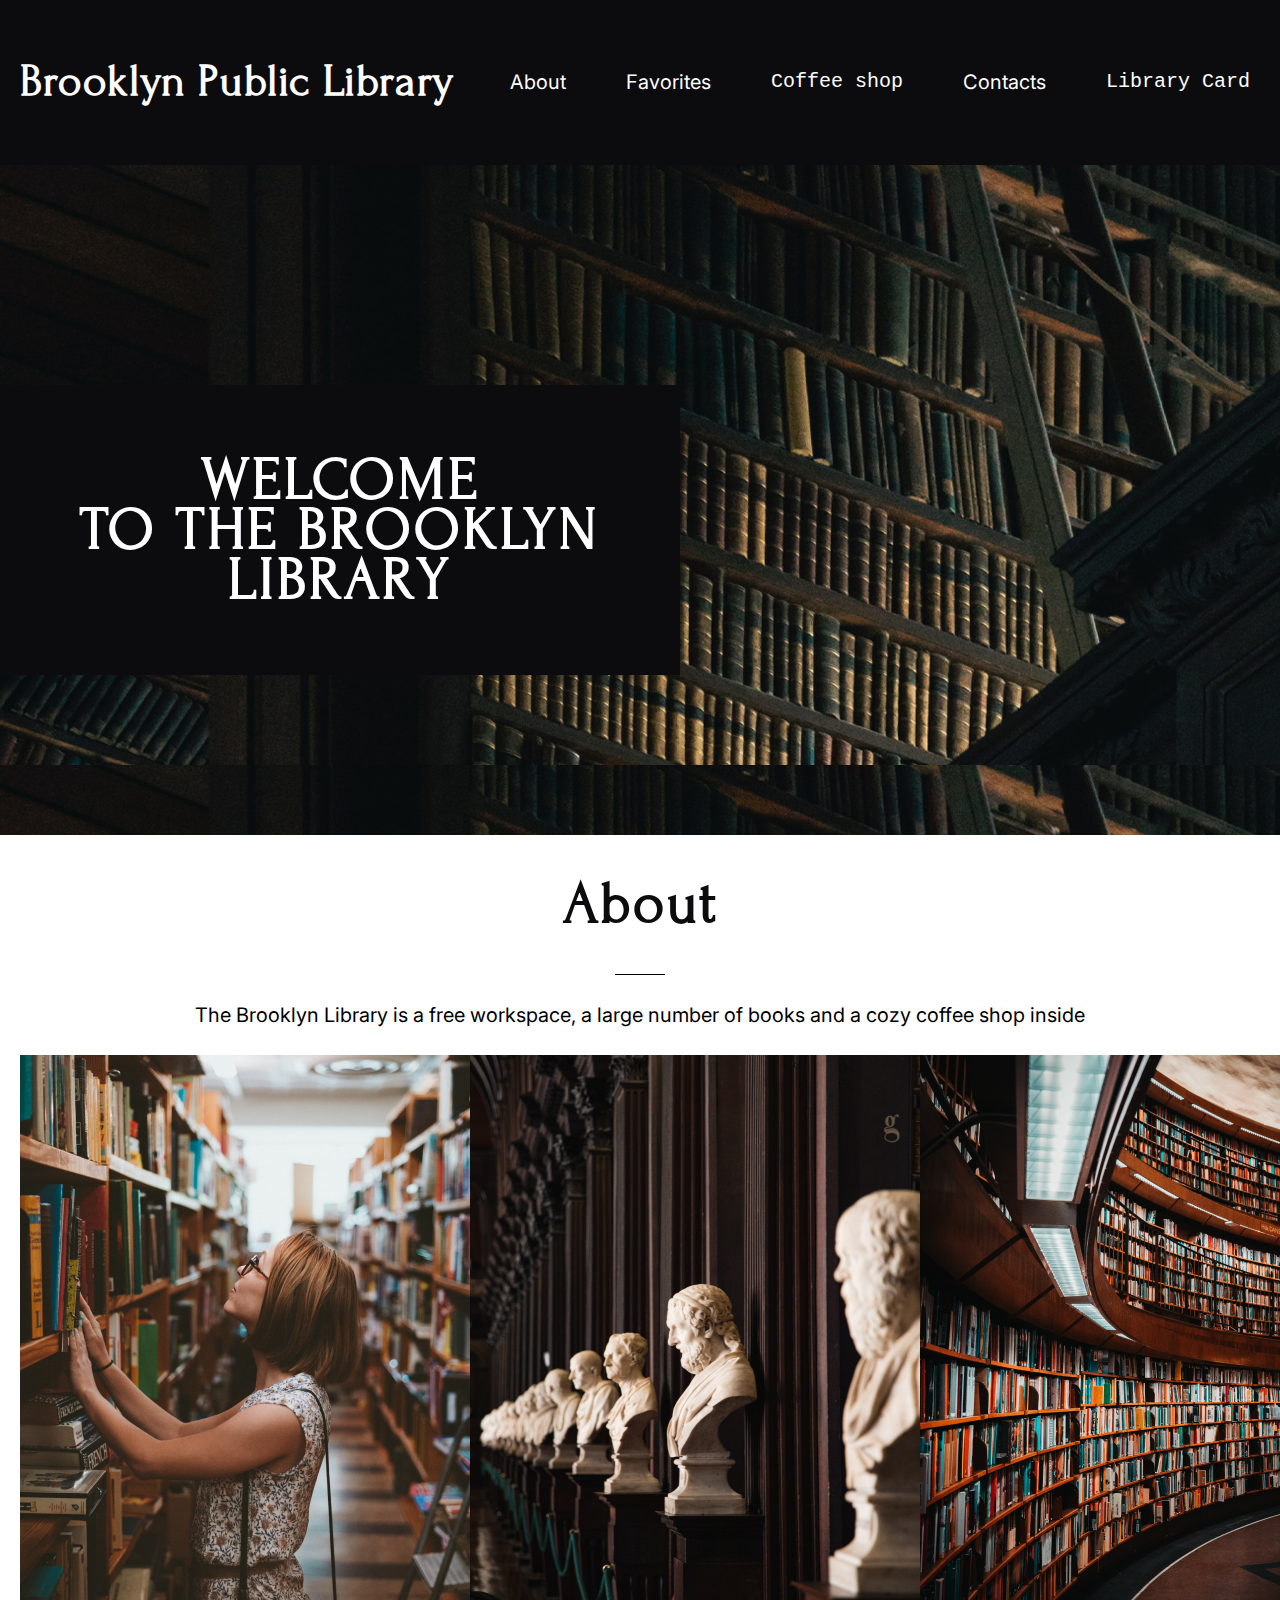
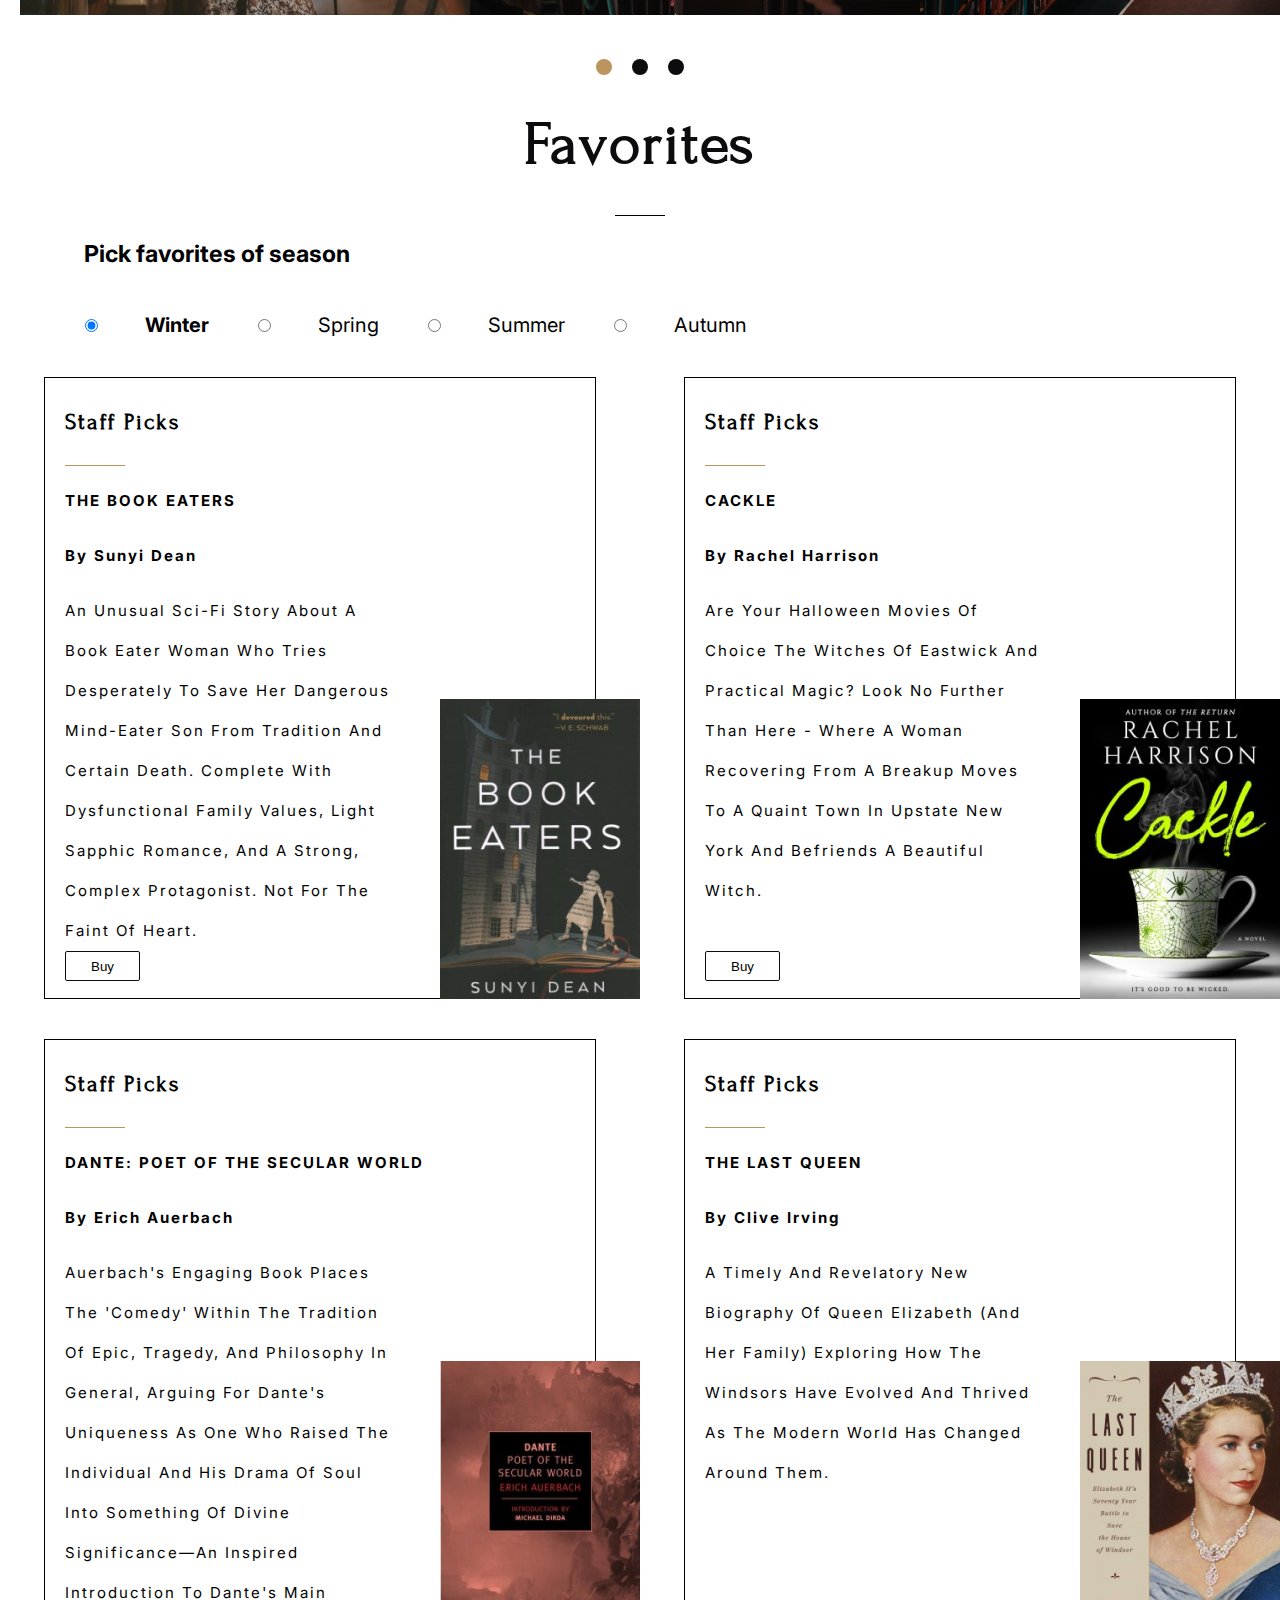
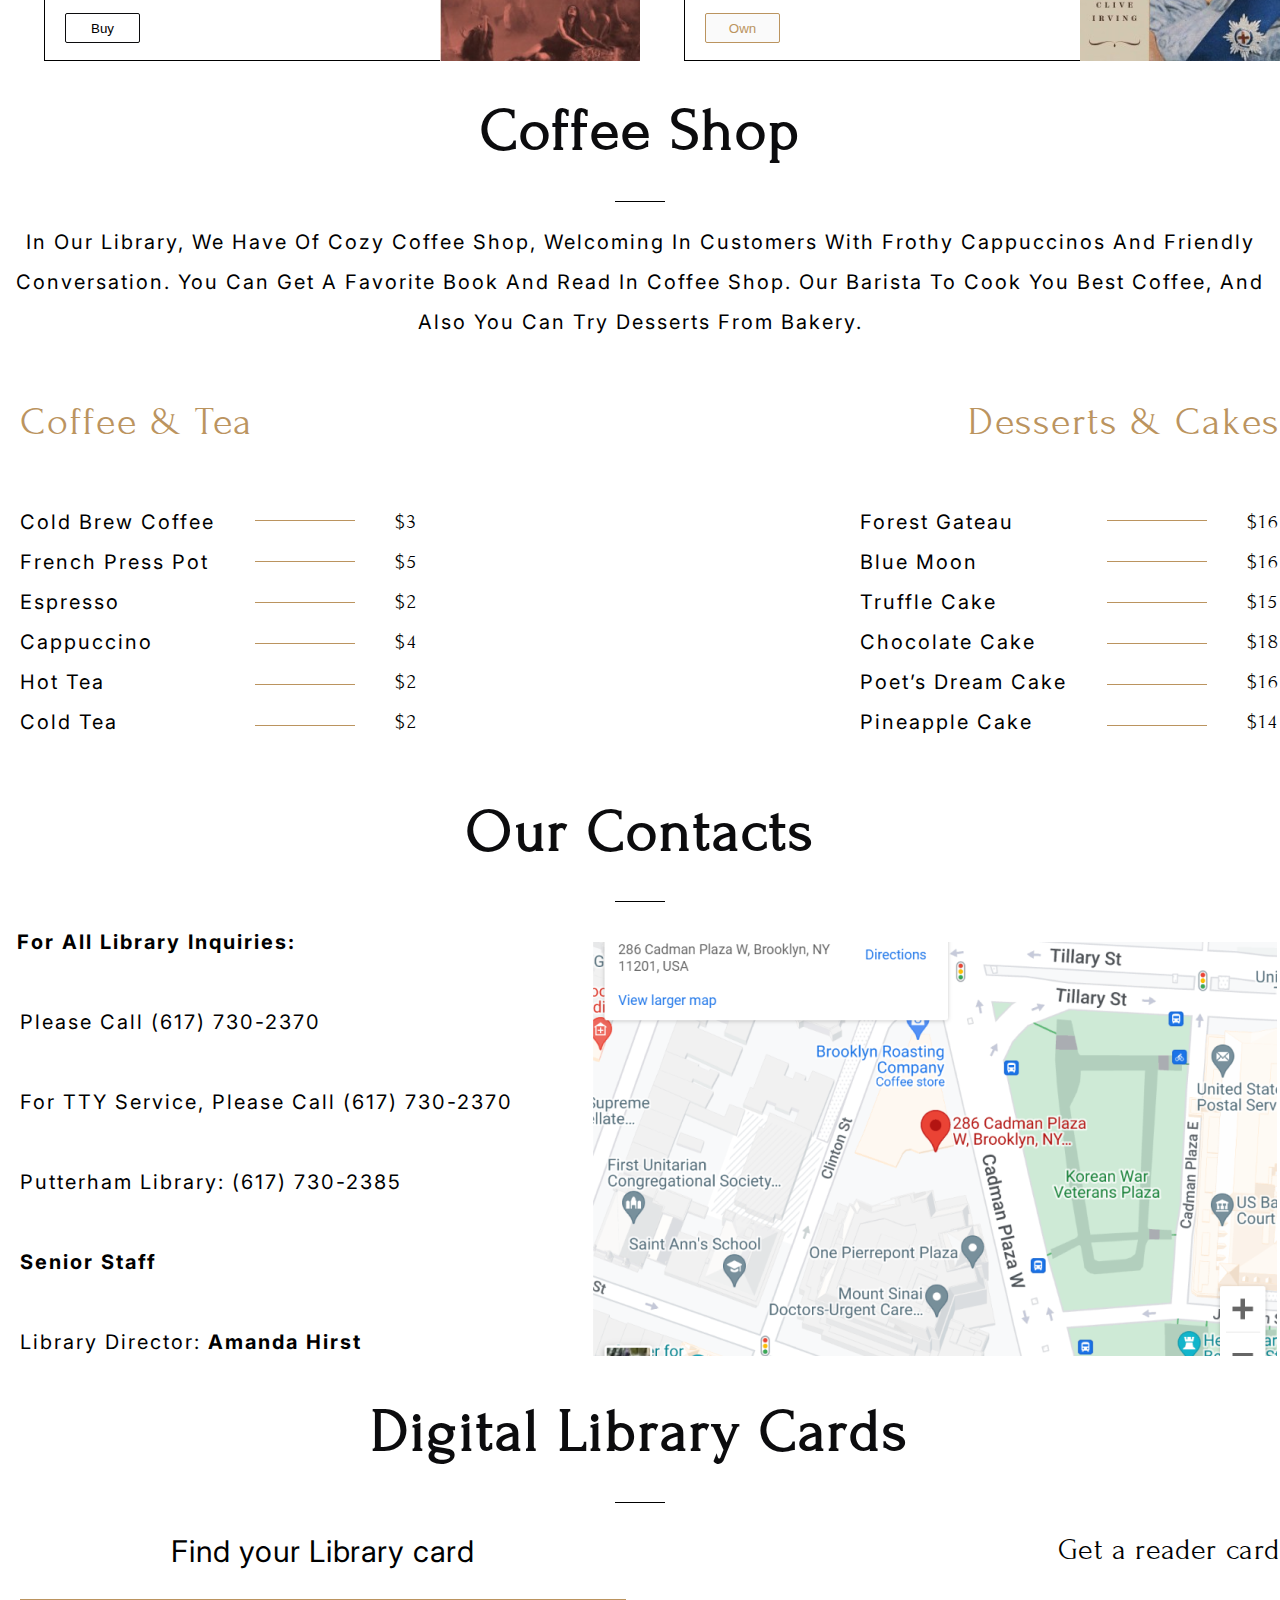
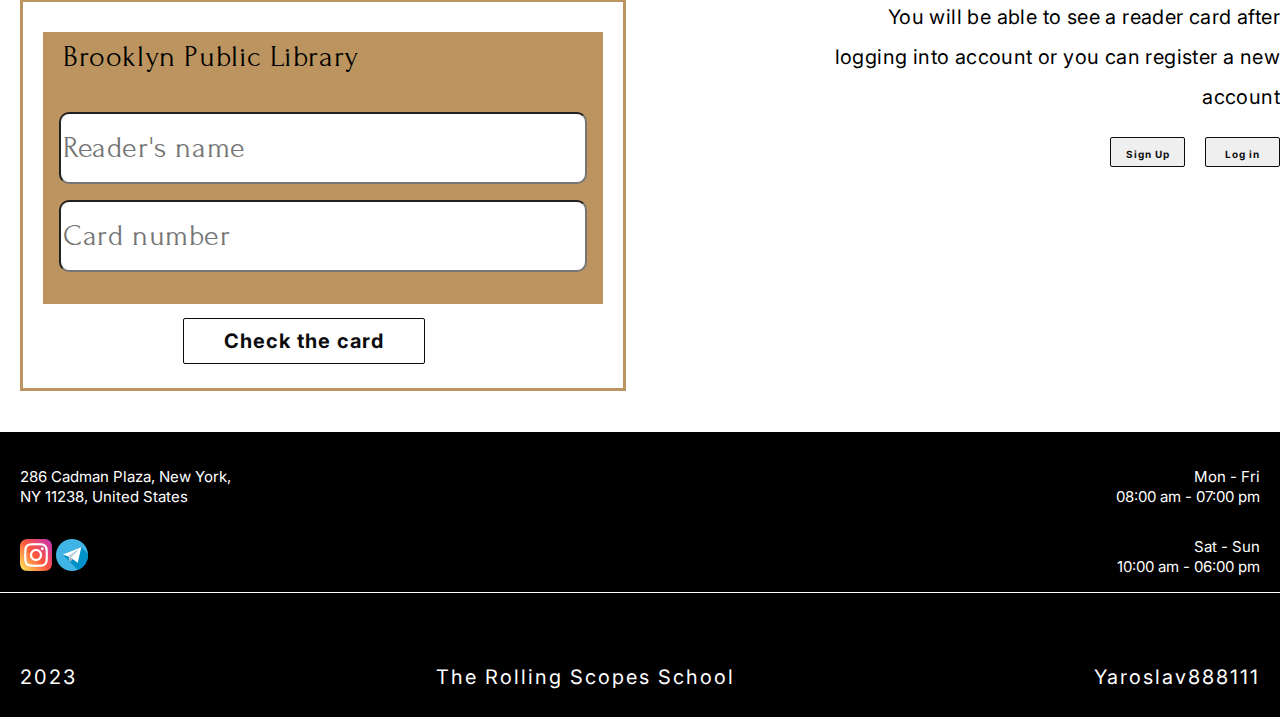
==== commit cf6c303c: "docs: modified files" ====
--- a/library/index.html
+++ b/library/index.html
@@ -285,21 +285,29 @@
             </section>
         </main>
         <footer class="footer">
-            <div class="footer_1">
-                <div class="footer_left">
-                <a href="https://www.google.com/maps/place/286+Cadman+Plaza+W,+Brooklyn,+NY+11201,+%D0%A1%D0%A8%D0%90/@40.6956458,-73.9912976,17z/data=!3m1!4b1!4m6!3m5!1s0x89c25a49b649b8c3:0x6342a2291cea2e!8m2!3d40.6956458!4d-73.9912976!16s%2Fg%2F11s2lgz8ns?entry=ttu" target="_blank">286 Cadman Plaza, New York, NY 11238, United States</a>
-                <a href="https://www.instagram.com/turkov_yaroslav/" target="_blank">
-                    <img src="img/instagram.png" alt="logo" width="32" height="32"></a>
-                <a href="https://t.me/yaroslavilyasov" target="_blank">
-                    <img src="img/telegram.png" alt="logo" width="32" height="32"></a>
-                </div>
-                <div class="footer_right">
-                    <p>Mon - Fri 08:00 am - 07:00 pm</p>
-                    <p>Sat - Sun 10:00 am - 06:00 pm</p>
+            <div class="f_1">
+                <div class="f_1_up">
+                    <div class="f_1_up_left">
+                        <a href="https://www.google.com/maps/place/286+Cadman+Plaza+W,+Brooklyn,+NY+11201,+%D0%A1%D0%A8%D0%90/@40.6956458,-73.9912976,17z/data=!3m1!4b1!4m6!3m5!1s0x89c25a49b649b8c3:0x6342a2291cea2e!8m2!3d40.6956458!4d-73.9912976!16s%2Fg%2F11s2lgz8ns?entry=ttu" target="_blank">286 Cadman Plaza, New York,<br>NY 11238, United States</a>
+                    </div>
+                    <div class="f_1_up_right">
+                        <p>Mon - Fri<br>08:00 am - 07:00 pm</p>
+                    </div>
+                </div>
+                <div class="f_1_down">
+                    <div class="f_1_down_left">
+                        <a href="https://www.instagram.com/turkov_yaroslav/" target="_blank">
+                            <img src="img/instagram.png" alt="logo" width="32" height="32"></a>
+                        <a href="https://t.me/yaroslavilyasov" target="_blank">
+                            <img src="img/telegram.png" alt="logo" width="32" height="32"></a>
+                    </div>
+                    <div class="f_1_down_right">
+                        <p>Sat - Sun<br>10:00 am - 06:00 pm</p>
+                    </div>
                 </div>
             </div>
-            <div class="footer_line"></div>
-            <div class="footer_2">
+            <div class="f_2"></div>
+            <div class="f_3">
                 <p>2023</p>
                 <a href="https://rs.school/js-stage0/" target="_blank">The Rolling Scopes School</a>
                 <a href="https://github.com/Yaroslav888111" target="_blank">Yaroslav888111</a>
--- a/library/style.css
+++ b/library/style.css
@@ -1,6 +1,6 @@
 html, body {
     height: 100%;
-    margin: 0;
+    margin: 0 auto;
     max-width: 1440px;
 }
 
@@ -191,12 +191,12 @@
     font-weight: 700;
     line-height: normal;
     text-align: left;
-    padding-left: 20px;
+    padding-left: 84px;
     margin-bottom: 45px;
 }
 
 .radio {
-    margin-left: 20px;
+    margin-left: 80px;
 }
 
 label {
@@ -789,7 +789,100 @@
     background: #000;
     display: flex;
     flex: 0 0 auto;
-}
-
-
-
+    margin-top: 41px;
+    flex-direction: column;
+    justify-content: space-around;
+}
+
+.f_1_up {
+    display: flex;
+    justify-content: space-between;
+    align-items: center;
+    color: #FFF;
+    font-family: Inter;
+    font-size: 15px;
+    font-style: normal;
+    font-weight: 400;
+    line-height: 20px;
+    padding-left: 20px;
+    padding-top: 20px;
+}
+
+.f_1_down {
+    display: flex;
+    justify-content: space-between;
+    align-items: center;
+    color: #FFF;
+    font-family: Inter;
+    font-size: 15px;
+    font-style: normal;
+    font-weight: 400;
+    line-height: 20px;
+}
+
+.f_1_down_left {
+    padding-left: 20px;
+}
+
+.f_1_up_right {
+    color: #FFF;
+    text-align: right;
+    font-family: Inter;
+    font-size: 15px;
+    font-style: normal;
+    font-weight: 400;
+    line-height: 20px;
+    padding-right: 20px;
+}
+
+.f_3_up {
+    justify-content: space-around;
+    align-items: center;
+    color: #FFF;
+    font-family: Inter;
+    font-size: 15px;
+    font-style: normal;
+    font-weight: 400;
+    line-height: 20px
+}
+
+.f_1_down_right {
+    color: #FFF;
+    text-align: right;
+    font-family: Inter;
+    font-size: 15px;
+    font-style: normal;
+    font-weight: 400;
+    line-height: 20px;
+    padding-right: 20px;
+}
+
+.f_2 {
+    background: #FFF;
+    width: 1400px;
+    height: 1px;
+    margin: 0 auto;
+}
+
+.f_3 {
+    display: flex;
+    justify-content: space-between;
+    align-items: center;
+    color: #FFF;
+    text-align: center;
+    font-family: Inter;
+    font-size: 20px;
+    font-style: normal;
+    font-weight: 400;
+    line-height: 40px;
+    letter-spacing: 2px;
+    padding-left: 20px;
+    padding-right: 20px;
+    padding-top: 44px;
+}
+
+.f_3 p {
+    display: inline-block;
+}
+
+
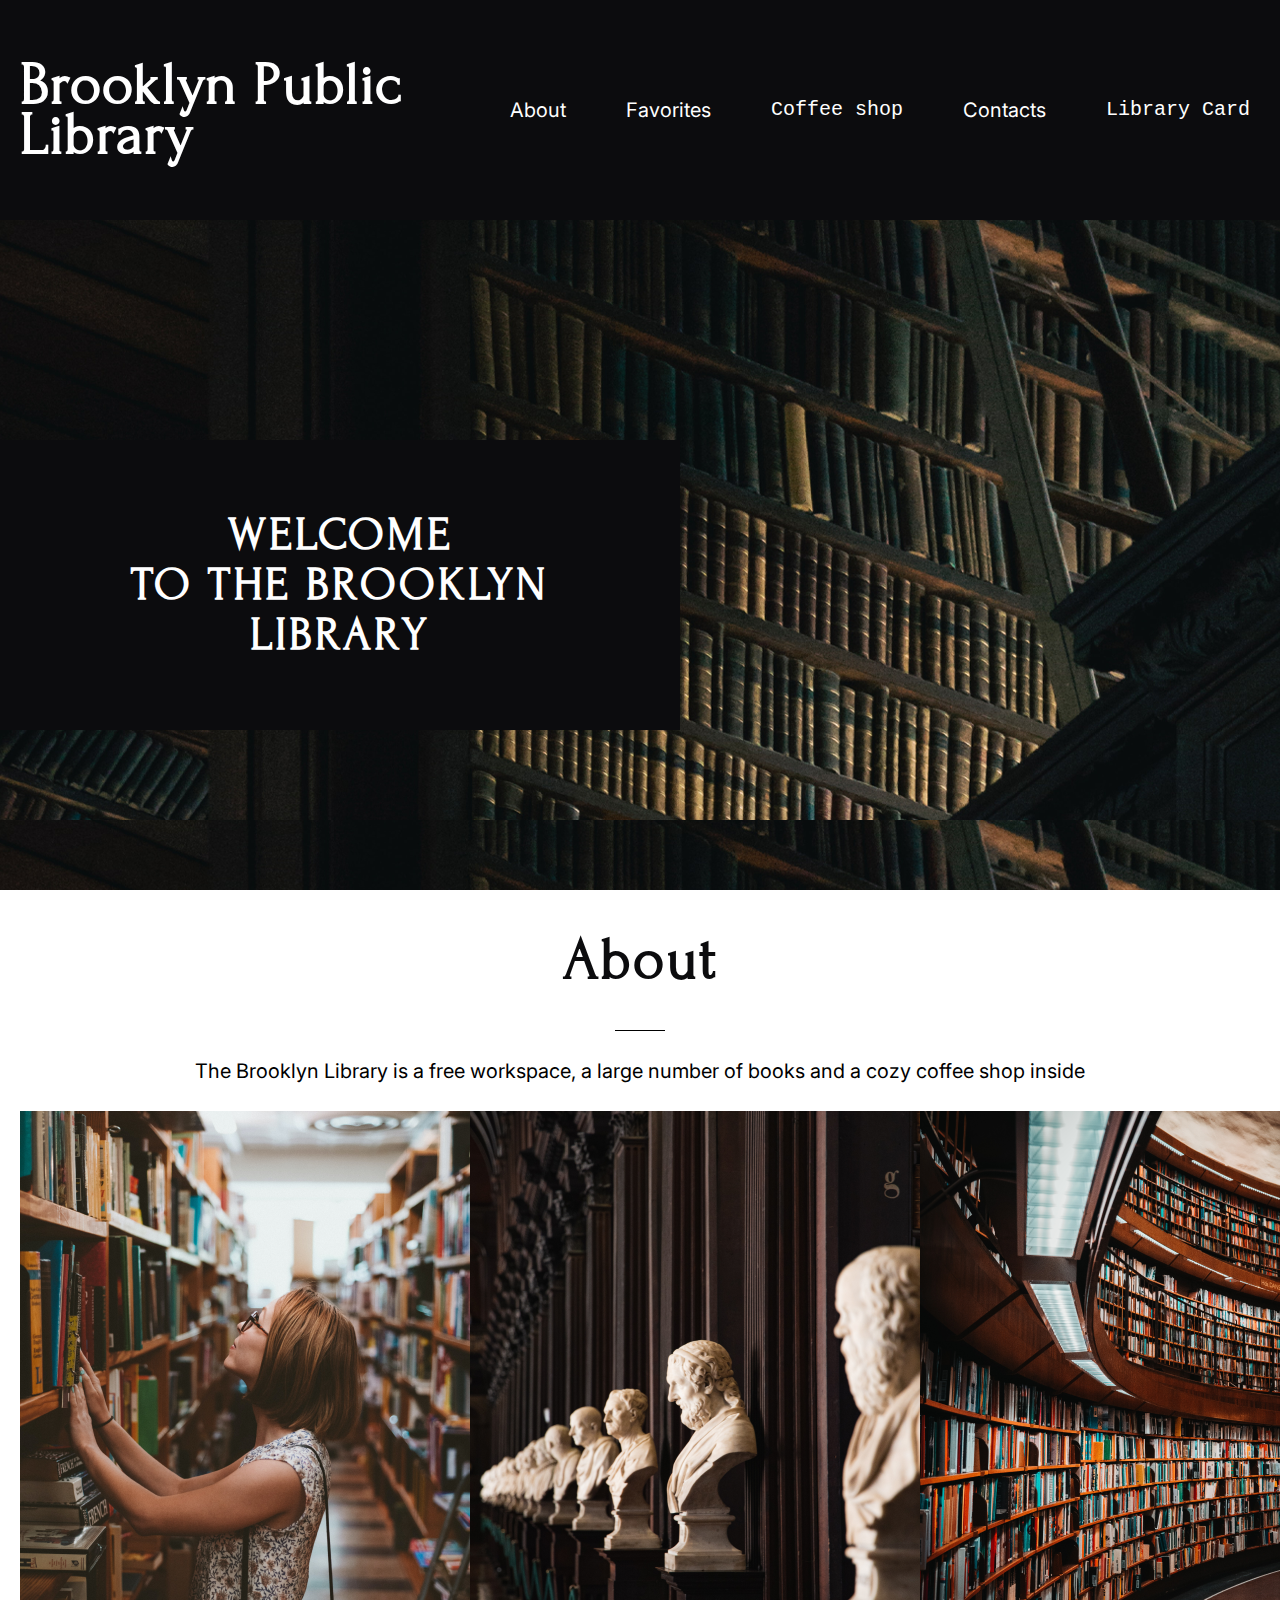
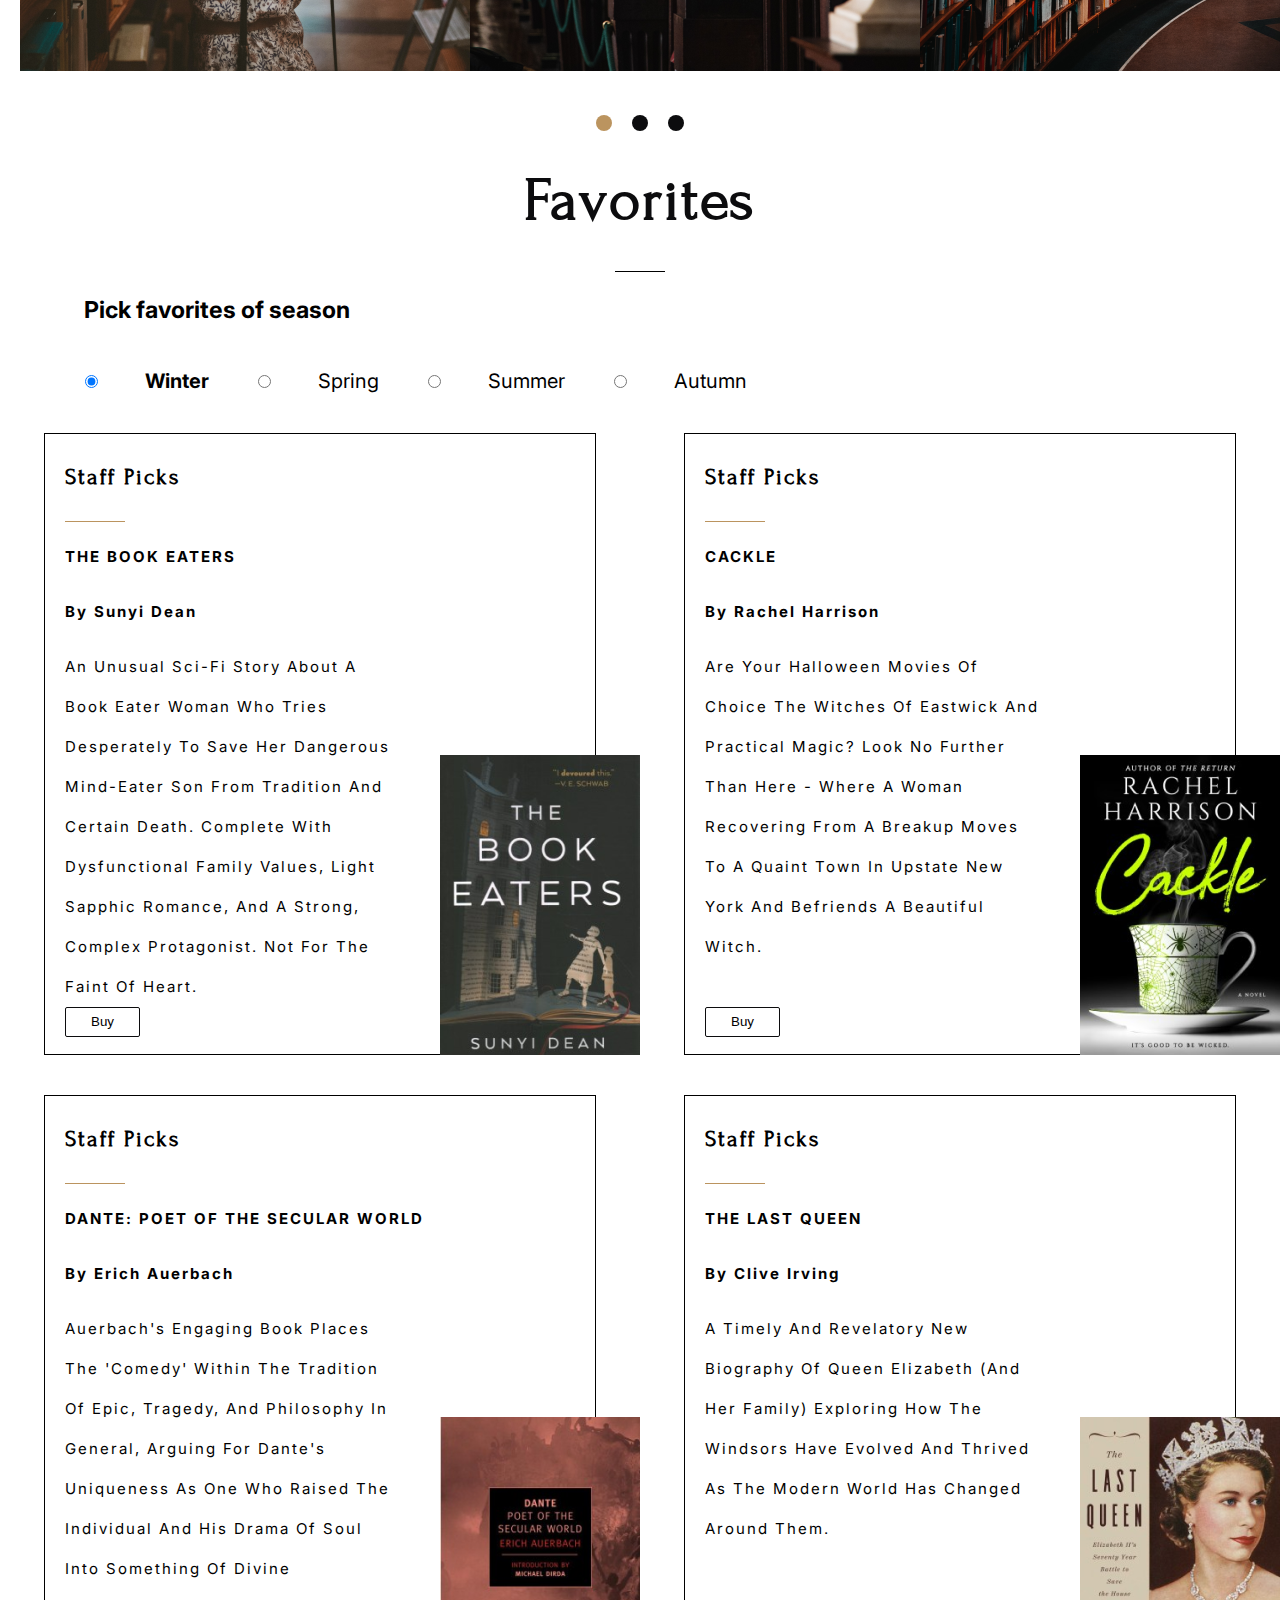
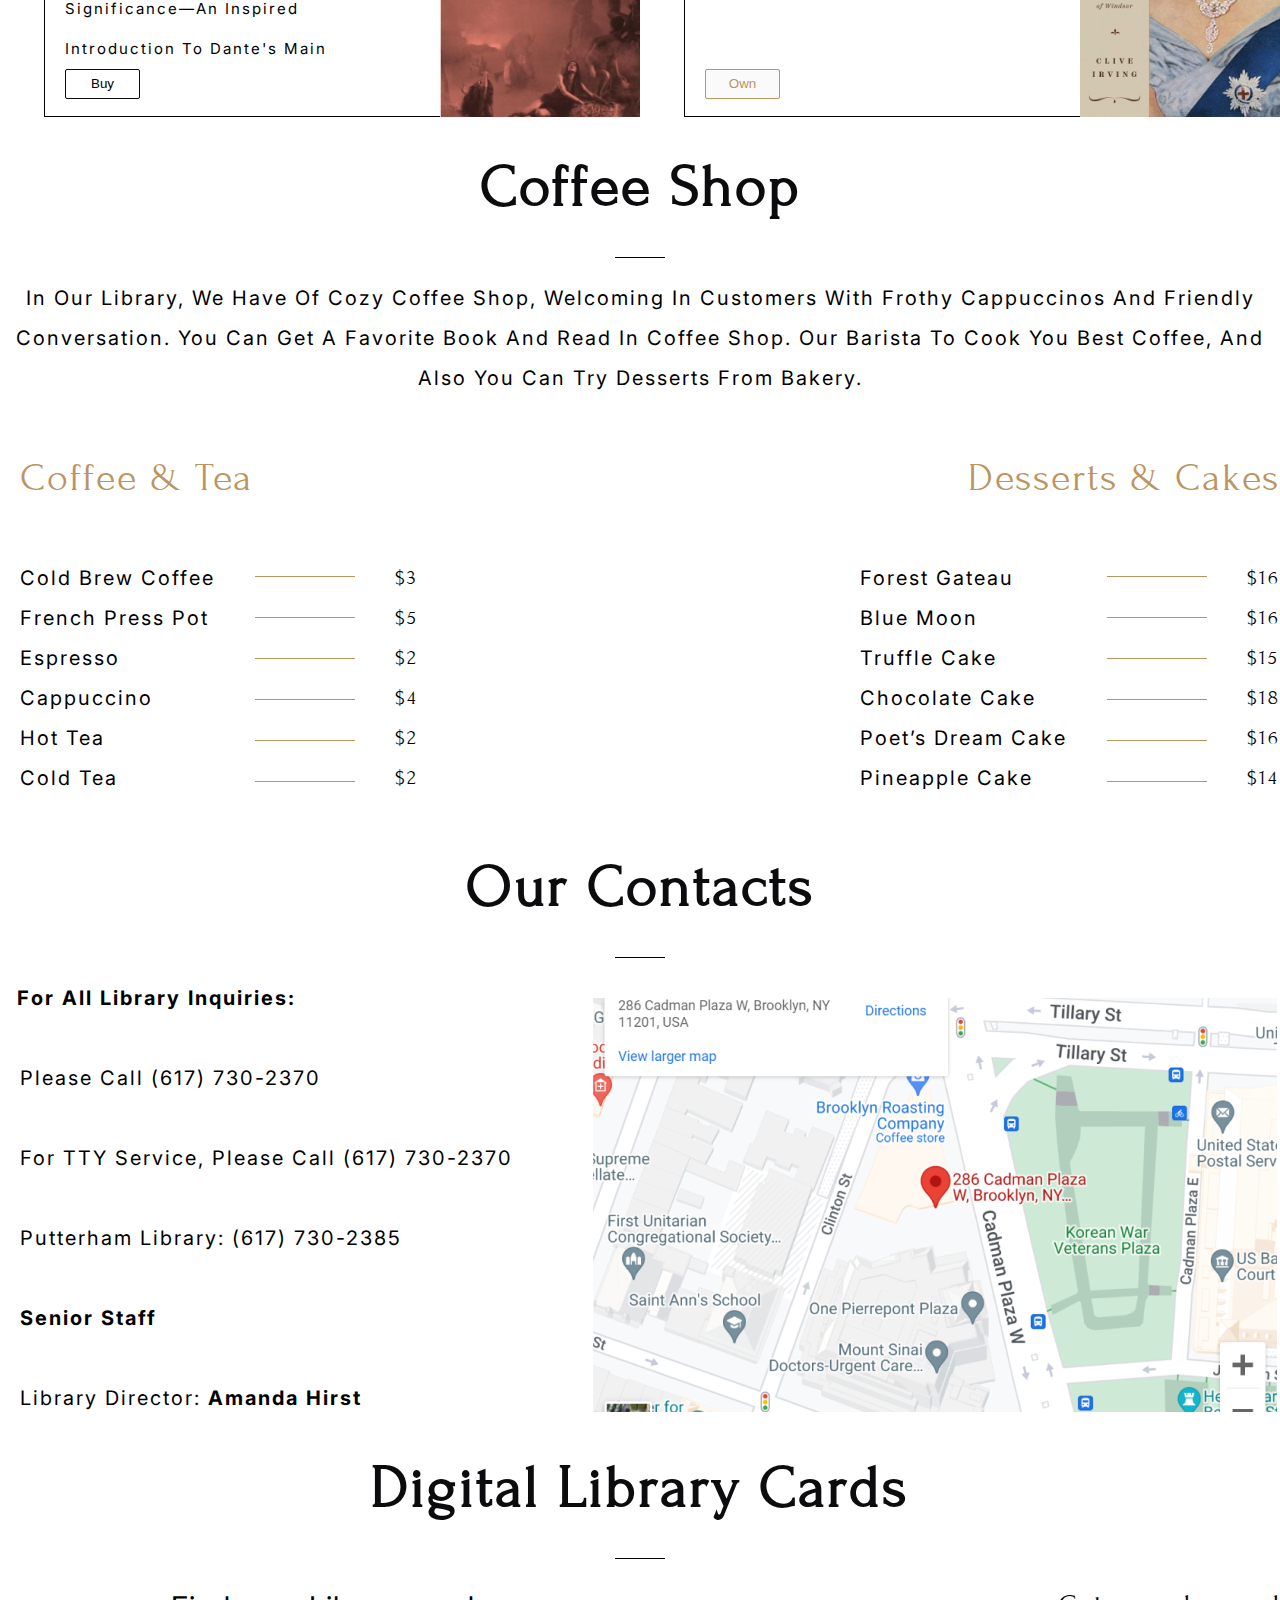
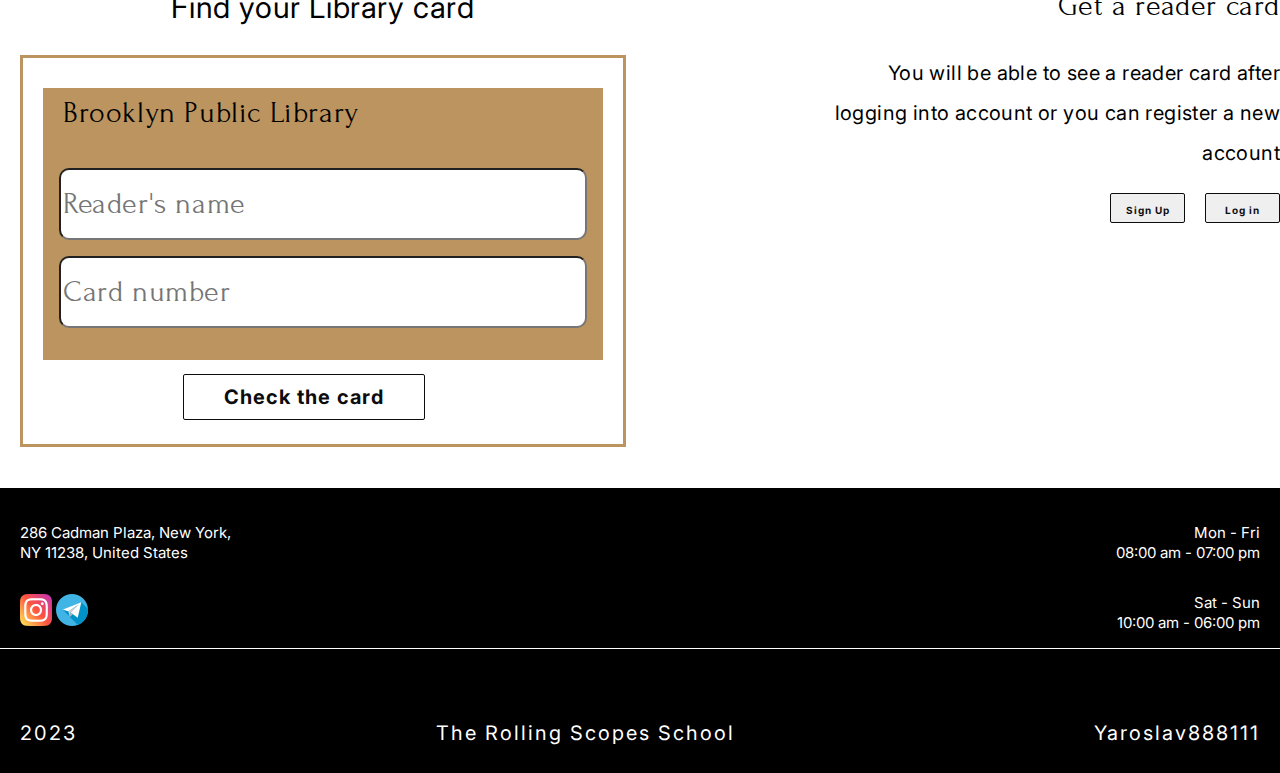
==== commit 2d37cabc: "docs: modifined docs" ====
--- a/library/index.html
+++ b/library/index.html
@@ -6,13 +6,13 @@
     <title>library</title>
     <link rel="stylesheet" href="style.css">
     <style>@import url(https://fonts.googleapis.com/css?family=Forum:regular);</style>
-    <link href="https://fonts.googleapis.com/css?family=Inter:100,200,300,regular,500,600,700,800,900" rel="stylesheet" />
+    <link href="https://fonts.googleapis.com/css?family=Inter:100,200,300,regular,500,600,700,800,900" rel="stylesheet">
 </head>
 <body>
     <div class="page">
         <header>
             <div class="header_title">
-                <h2>Brooklyn Public Library</h2>
+                <h1>Brooklyn Public Library</h1>
             </div>
             <nav>
                 <ul>
@@ -25,13 +25,14 @@
             </nav>
         </header>
         <main>
-            <div class="main_title_container">
+            <section class="main_title_container">
                 <div class="main_title">
-                    <h2>WELCOME<br>
-                        TO THE BROOKLYN<br>
-                        LIBRARY</h2>
-                </div>
-            </div>
+                    <h3>WELCOME<br>
+                    TO THE BROOKLYN<br>
+                    LIBRARY
+                    </h3>
+                </div>
+            </section>
             <section class="about" id="About">
                 <div class="about__header">
                     <div class="about__title">
@@ -44,17 +45,17 @@
                 </div>
                 <div class="about__body">
                     <div class="about__row__1">
-                        <img src="img/image 1.png" alt="">
+                        <img src="img/image_1.png" alt="">
                     </div>
                     <div class="about__row__2">
-                        <img src="img/image 2.png" alt="">
+                        <img src="img/image_2.png" alt="">
                     </div>
                     <div class="about__row__3">
-                        <img src="img/image 3.png" alt="">
+                        <img src="img/image_3.png" alt="">
                     </div>
                 </div>
                 <div class="about_pagination">
-                    <di class="about_pagination_item_1"></di>
+                    <div class="about_pagination_item_1"></div>
                     <div class="about_pagination_item_2"></div>
                     <div class="about_pagination_item_3"></div>
                 </div>
@@ -95,7 +96,7 @@
                             <button class="button_1">Buy</button>
                         </div>
                         <div class="img_1">
-                            <img src="img/book.png" alt="book" width="200px" height="300px">
+                            <img src="img/book.png" alt="book" width="200" height="300">
                         </div>
                     </div>
                     <div class="card_2">
@@ -115,7 +116,7 @@
                             <button class="button_1">Buy</button>
                         </div>
                         <div class="img_2">
-                            <img src="img/book 2.png" alt="book2" width="200px" height="300px">
+                            <img src="img/book_2.png" alt="book2" width="200" height="300">
                         </div>
                     </div>
                     <div class="card_3">
@@ -135,7 +136,7 @@
                             <button class="button_1">Buy</button>
                         </div>
                         <div class="img_3">
-                            <img src="img/book 3.png" alt="book3" width="200px" height="300px">
+                            <img src="img/book_3.png" alt="book3" width="200" height="300">
                         </div>
                     </div>
                     <div class="card_4">
@@ -155,7 +156,7 @@
                             <button disabled class="button_2">Own</button>
                         </div>
                         <div class="img_4">
-                            <img src="img/book 4.png" alt="book4" width="200px" height="300px">
+                            <img src="img/book_4.png" alt="book4" width="200" height="300">
                         </div>
                     </div>
                 </div>
@@ -239,14 +240,14 @@
                 <div class="contacts_body">
                     <div class="contacts_left">
                         <h3>For all Library inquiries:</h3>
-                        <a href="tel:(617) 730-2370">Please call (617) 730-2370</a>
-                        <a class="a_2" href="tel:(617) 730-2370">For TTY service, please call (617) 730-2370</a>
-                        <a href="tel:(617) 730-2385">Putterham Library: (617) 730-2385</a>
+                        <a href="tel:(617)730-2370">Please call (617) 730-2370</a>
+                        <a class="a_2" href="tel:(617)730-2370">For TTY service, please call (617) 730-2370</a>
+                        <a href="tel:(617)730-2385">Putterham Library: (617) 730-2385</a>
                         <a href="mailto:SeniorStaff@gmail.com"><b>Senior Staff</b></a>
                         <a href="mailto:AmandaHirst@gmail.com">Library Director: <b>Amanda Hirst</b></a>
                     </div>
                     <div class="contacts_right">
-                        <img src="img/Rectangle 4.png" width: 696px; height: 414px; alt="google maps">
+                        <img src="img/Rectangle_4.png" alt="google maps">
                     </div>
                 </div>
             </section>
@@ -281,7 +282,6 @@
                             </div>
                         </div>
                     </div>
-                </div>
             </section>
         </main>
         <footer class="footer">
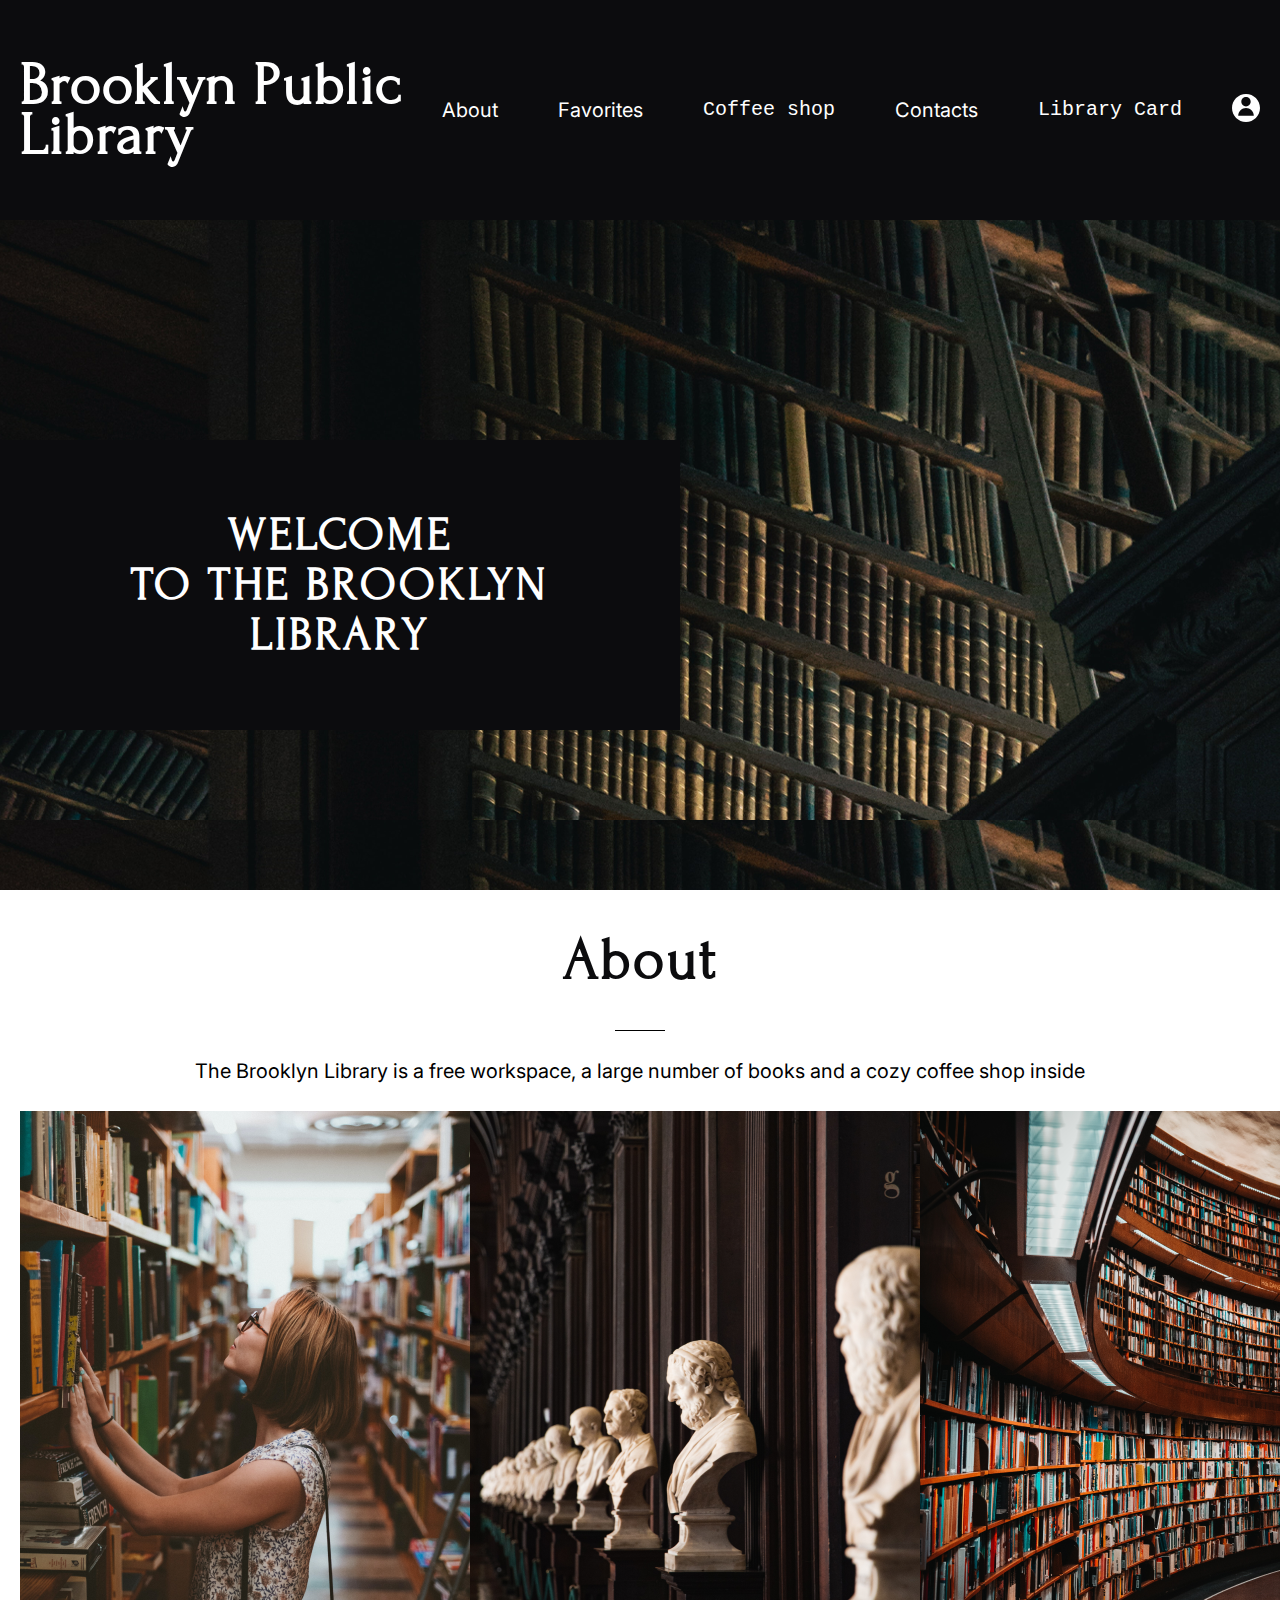
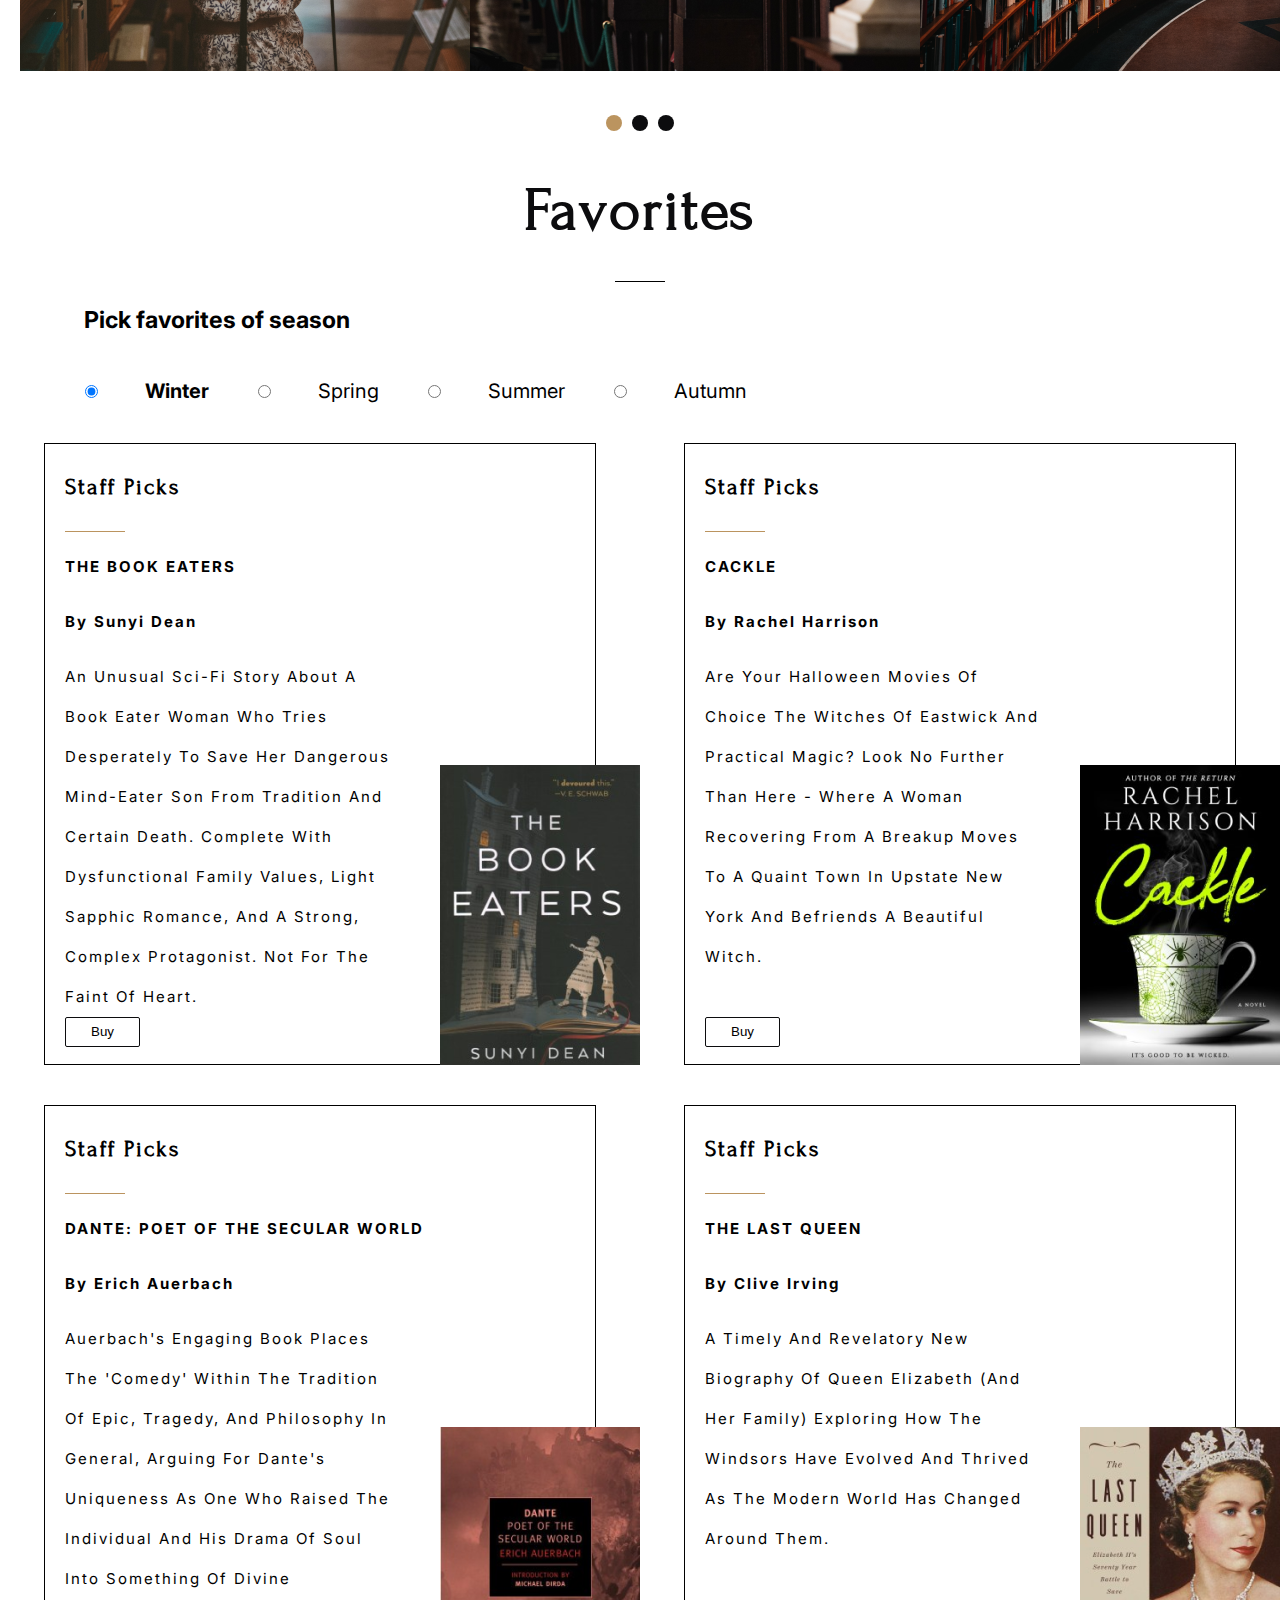
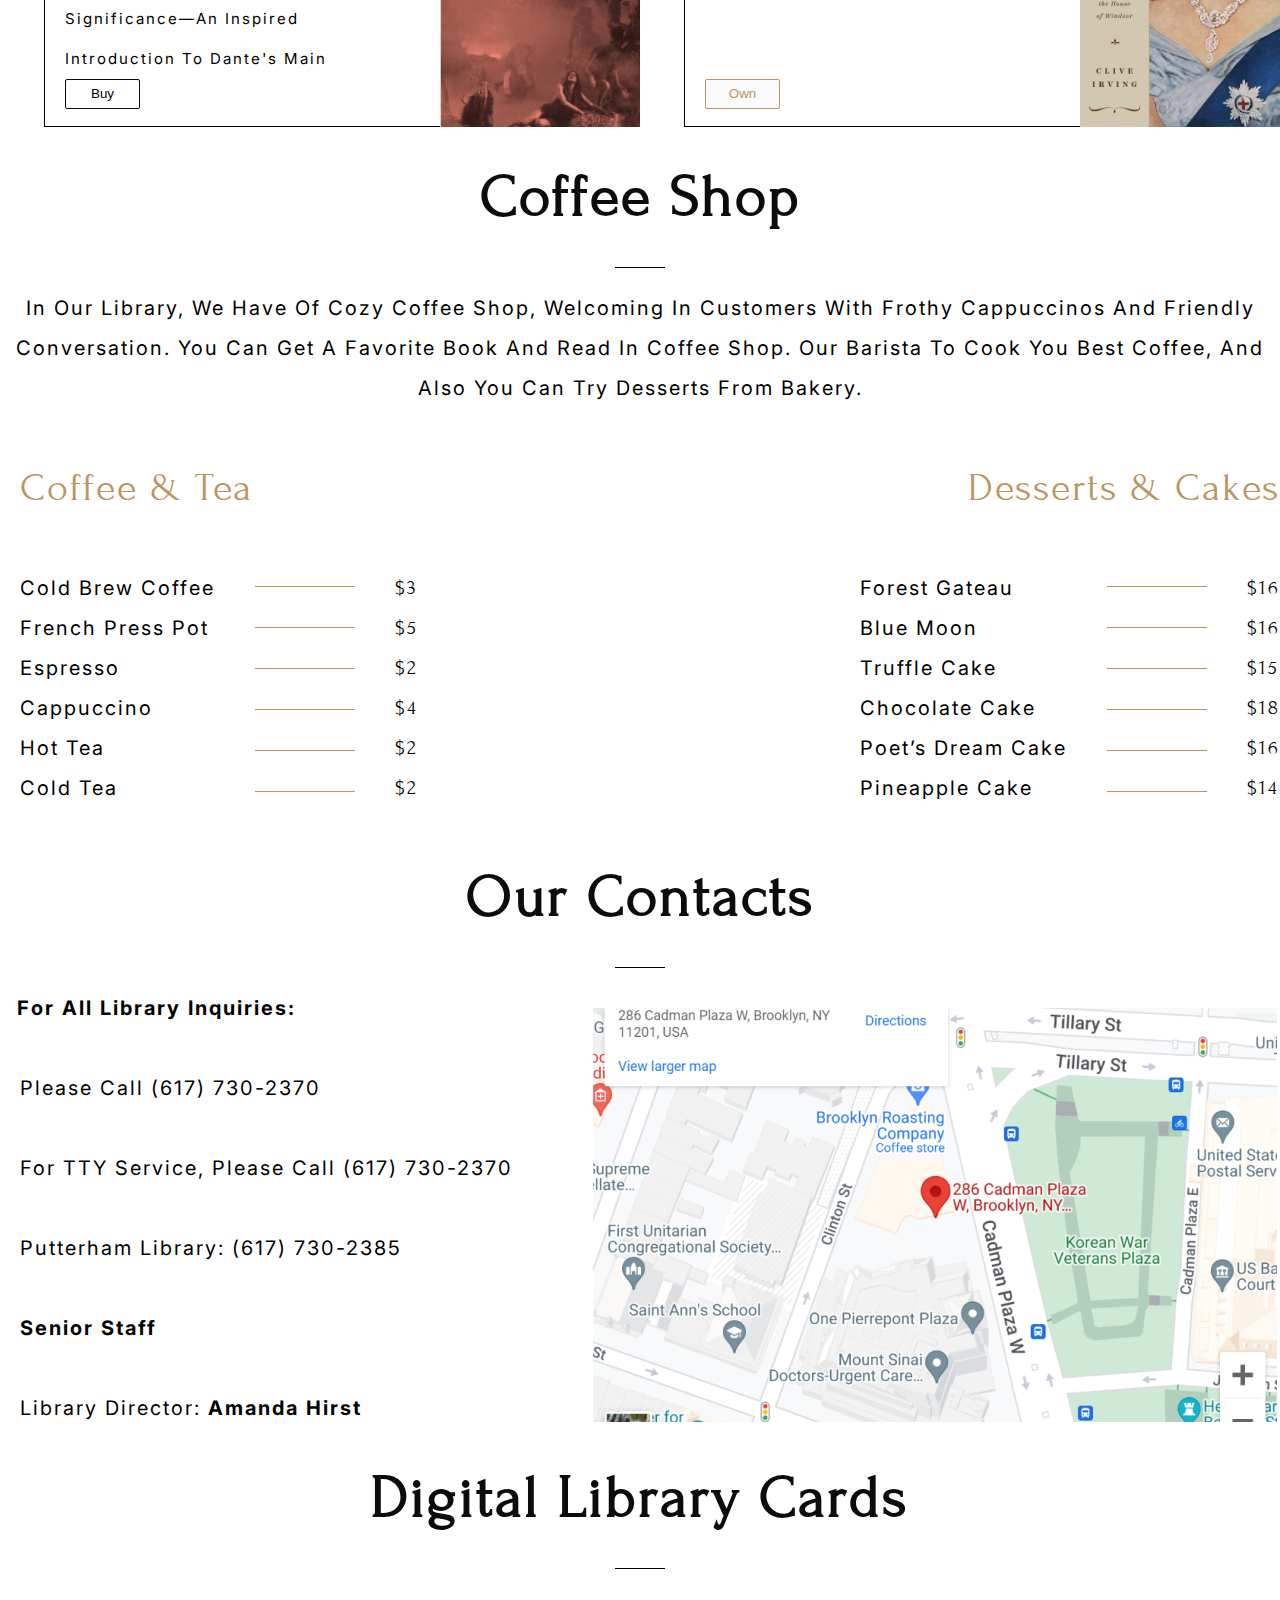
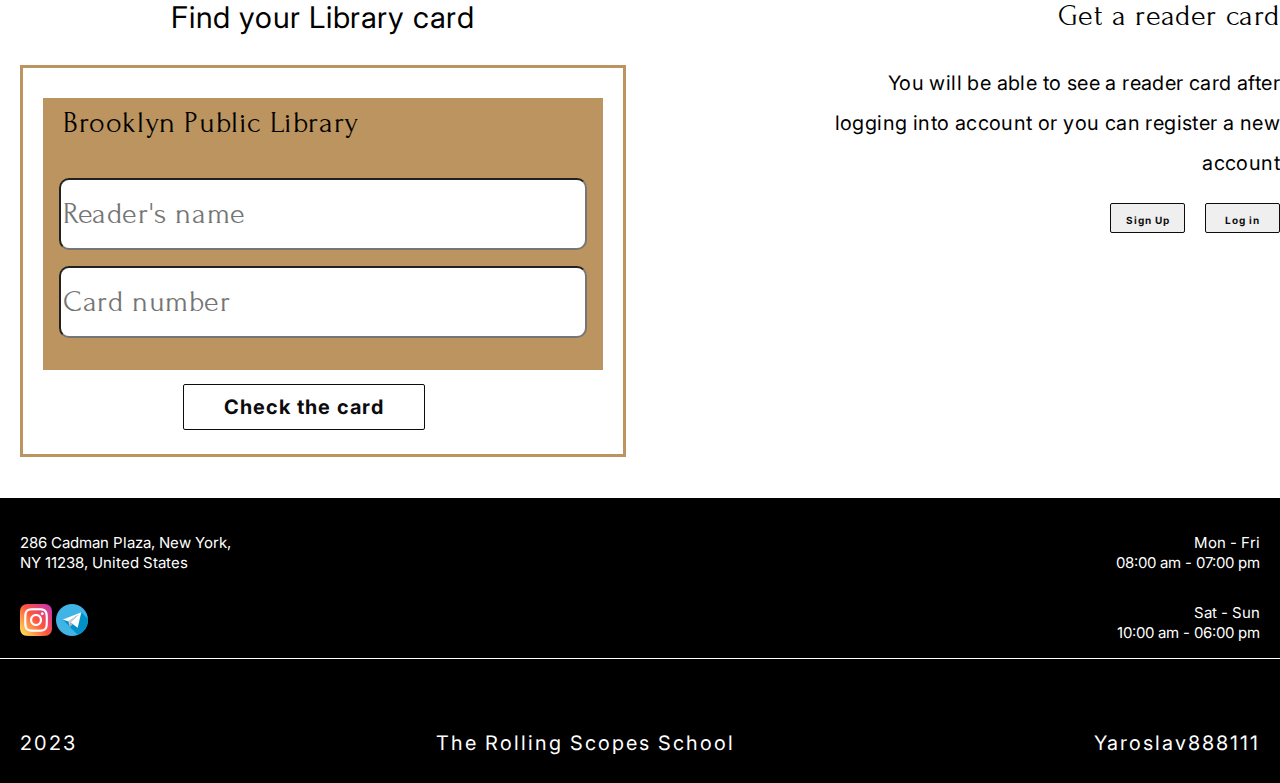
==== commit d0114fc0: "docs: add favicon & modifined files" ====
--- a/library/index.html
+++ b/library/index.html
@@ -16,13 +16,16 @@
             </div>
             <nav>
                 <ul>
-                    <li><a href="#About">About</a></li>
-                    <li><a href="#Favorites">Favorites</a></li>
-                    <li><a href="#Coffee_shop"><pre>Coffee shop</pre></a></li>
-                    <li><a href="Contacts">Contacts</a></li>
-                    <li><a href="#Library_card"><pre>Library Card</pre></a></li>
+                    <li><a href="#About" class="about1">About</a></li>
+                    <li><a href="#Favorites" class="favorites1">Favorites</a></li>
+                    <li><a href="#Coffee_shop" class="coffee_shop1"><pre>Coffee shop</pre></a></li>
+                    <li><a href="#Contacts" class="contacts1">Contacts</a></li>
+                    <li><a href="#Library_card" class="library_card1"><pre>Library Card</pre></a></li>
                 </ul>
             </nav>
+            <div class="proile">
+                <a href="#"><img src="img/icon_profile.svg" alt="icon_profile" class="prof_sv"></a>
+            </div>
         </header>
         <main>
             <section class="main_title_container">
@@ -55,9 +58,15 @@
                     </div>
                 </div>
                 <div class="about_pagination">
-                    <div class="about_pagination_item_1"></div>
-                    <div class="about_pagination_item_2"></div>
-                    <div class="about_pagination_item_3"></div>
+                    <div class="about_pagination_item_1">
+                        <div class="pag_it1"></div>
+                    </div>
+                    <div class="about_pagination_item_2">
+                        <div class="pag_it2"></div>
+                    </div>
+                    <div class="about_pagination_item_3">
+                        <div class="pag_it3"></div>
+                    </div>
                 </div>
             </section>
             <section class="favorites" id="Favorites">
--- a/library/style.css
+++ b/library/style.css
@@ -2,6 +2,7 @@
     height: 100%;
     margin: 0 auto;
     max-width: 1440px;
+    scroll-behavior: smooth;
 }
 
 header {
@@ -57,6 +58,10 @@
     line-height: 50px;
 }
 
+.prof_sv {
+    margin: 0 20px;
+}
+
 a {
     text-decoration: none;
     color:#FFFFFF;
@@ -136,32 +141,55 @@
     display: flex;
     justify-content: center;
     margin: 40px 0px;
+    align-items: center;
 
 }
 
 .about_pagination_item_1 {
+    width: 26px;
+    height: 26px;
+    background: #ffffff;
+}
+
+.pag_it1 {
     width: 16px;
     height: 16px;
     background: #BB945F;
     border-radius: 50%;
-    margin: 0 10px;
+    margin: 0 5px;
 }
 
 .about_pagination_item_2 {
+    width: 26px;
+    height: 26px;
+    background: #ffffff;
+}
+
+.pag_it2 {
     width: 16px;
     height: 16px;
     background: #0C0C0E;
     border-radius: 50%;
-    margin: 0 10px;
+    margin: 0 5px;
 }
 
 .about_pagination_item_3 {
+    width: 26px;
+    height: 26px;
+    background: #ffffff;
+}
+
+.pag_it3 {
     width: 16px;
     height: 16px;
     background: #0C0C0E;
     border-radius: 50%;
-    margin: 0 10px;
-}
+    margin: 0 5px;
+}
+
+
+
+
 
 .favorites_title {
     color: #0C0C0E;
@@ -884,5 +912,33 @@
 .f_3 p {
     display: inline-block;
 }
-
-
+/*STYLE NAVIGATION*/
+.about1:hover {
+    -ms-transform: scale(1.3);
+    -webkit-transform: scale(1.3);
+    transform: scale(1.3);
+}
+
+.favorites1:hover {
+    -ms-transform: scale(1.3);
+    -webkit-transform: scale(1.3);
+    transform: scale(1.3);
+}
+
+.coffee_shop1:hover {
+    -ms-transform: scale(1.3);
+    -webkit-transform: scale(1.3);
+    transform: scale(1.3);
+}
+
+.contacts1:hover {
+    -ms-transform: scale(1.3);
+    -webkit-transform: scale(1.3);
+    transform: scale(1.3);
+}
+
+.library_card1:hover {
+    -ms-transform: scale(1.3);
+    -webkit-transform: scale(1.3);
+    transform: scale(1.3);
+}
